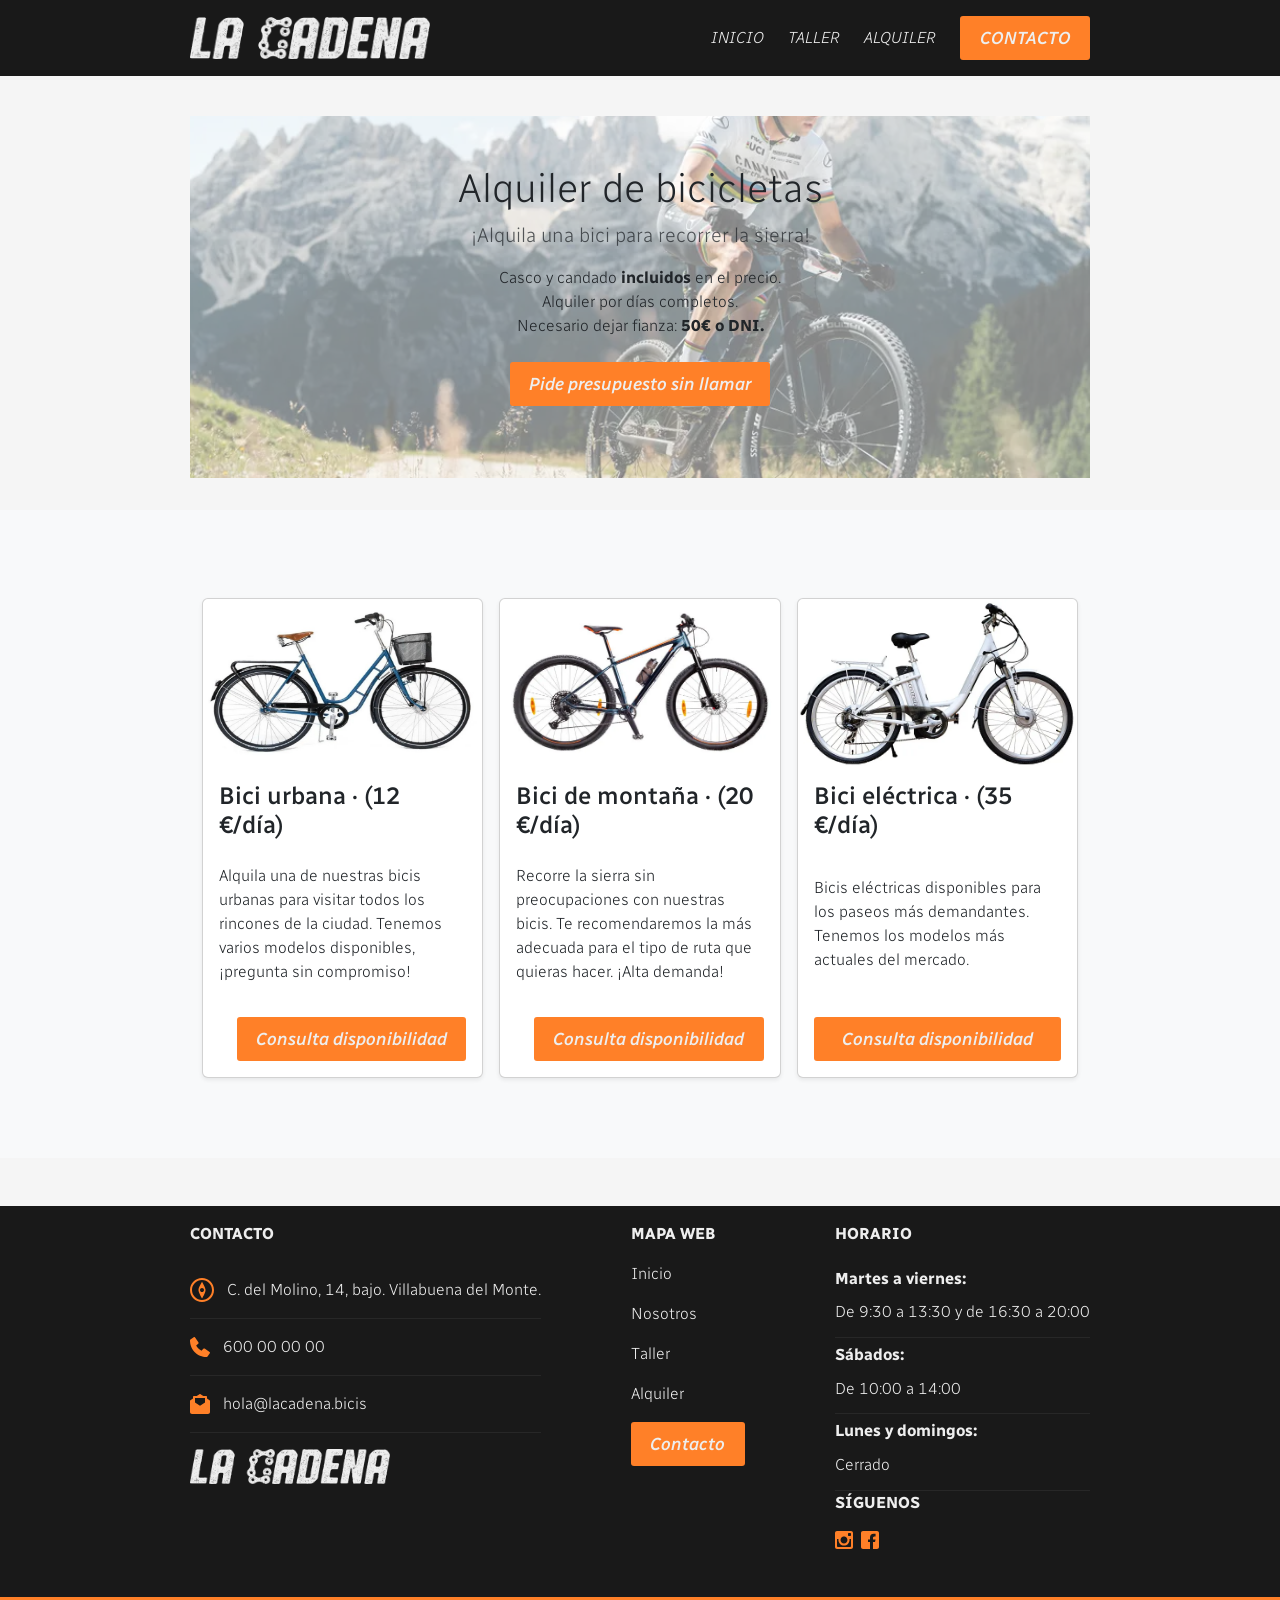
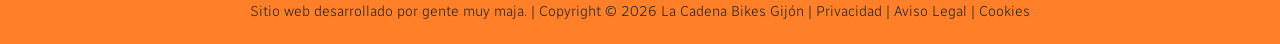
==== alquiler.html @ 006d3259 "Merge branch 'main' into carmen" ====
<!DOCTYPE html>
<html lang="es">

<head>
    <meta charset="UTF-8">
    <meta name="viewport" content="width=device-width, initial-scale=1.0">
    <link rel="icon" type="image/svg+xml" href="index-imgs/favicon.svg">
    <title>Alquiler · La cadena bicis</title>
    <link href="https://cdn.jsdelivr.net/npm/bootstrap@5.3.8/dist/css/bootstrap.min.css" rel="stylesheet">
    <link rel="stylesheet" href="alquiler.css">
    <link rel="preconnect" href="https://fonts.googleapis.com">
    <link rel="preconnect" href="https://fonts.gstatic.com" crossorigin>
    <link href="https://fonts.googleapis.com/css2?family=Radio+Canada:ital,wght@0,300..700;1,300..700&display=swap"
        rel="stylesheet">
    <link rel="stylesheet" href="css/index.css">
</head>

<body>
    <header>
        <div id="zonaContacto">

        </div>
        <nav id="navegador">
            <div id="textosNav">
                <div id="logoHeader">
                    <img src="index-imgs/header-logo.png" alt="logotipo en blanco" width="240px">
                </div>
                <div id="menuNavegador">
                    <a href="index.html">INICIO</a>
                    <a href="taller.html">TALLER</a>
                    <a href="alquiler.html">ALQUILER</a>
                    <button class="btnContacto">CONTACTO</button>
                </div>
            </div>
        </nav>
    </header>

    <section class="py-4 text-center container">
        <div class="row py-lg-4">
            <div class="col-lg-6 col-md-8 mx-auto">
                <h1 class="fw-light">Alquiler de bicicletas</h1>
                <p class="lead text-muted">¡Alquila una bici para recorrer la sierra!
                </p>
                <ul class="list-unstyled">
                    <li>Casco y candado <span class="bold">incluidos</span> en el precio.</li>
                    <li>Alquiler por días completos.</li>
                    <li>Necesario dejar fianza: <span class="bold">50€ o DNI.</span></li>
                </ul>
                <p>
                    <a href="contacto.html" class="btn btn-primary my-2">Pide presupuesto sin llamar</a>
                </p>
            </div>
        </div>
    </section>


    <div class="album py-5 bg-light">
        <div class="container">

            <div class="row row-cols-1 row-cols-sm-2 row-cols-md-3 g-3">
                <div class="col">
                    <div class="card shadow-sm h-100">
                        <img class="foto-bici" src="imagenes/bici-urbana.webp"
                            alt="Bicicleta urbana disponible para alquilar">

                        <div class="card-body d-flex flex-column justify-content-between">
                            <h4>Bici urbana · (12 €/día)</h4>
                            <p class="card-text">Alquila una de nuestras bicis urbanas para visitar todos los rincones
                                de la ciudad. Tenemos varios modelos disponibles, ¡pregunta sin compromiso!</p>
                            <div class="d-flex justify-content-end align-items-right">
                                <button type="button" class="btn btn-primary"><a href="contacto.html">Consulta
                                    disponibilidad</a></button>
                            </div>
                        </div>
                    </div>
                </div>
                <div class="col">
                    <div class="card shadow-sm h-100">
                        <img class="foto-bici" src="imagenes/bici-montana.webp"
                            alt="Bicicleta de montaña disponible para alquilar">

                        <div class="card-body d-flex flex-column justify-content-between">
                            <h4>Bici de montaña · (20 €/día)</h4>
                            <p class="card-text">Recorre la sierra sin preocupaciones con nuestras bicis. Te
                                recomendaremos la más adecuada
                                para el tipo de ruta que quieras hacer. ¡Alta demanda!
                            </p>
                            <div class="d-flex justify-content-end align-items-center">
                                <div class="btn-group">
                                    <button type="button" class="btn btn-primary"><a href="contacto.html">Consulta
                                    disponibilidad</a></button>
                                </div>
                            </div>
                        </div>
                    </div>
                </div>
                <div class="col">
                    <div class="card shadow-sm h-100">
                        <img class="foto-bici" src="imagenes/bici-electrica.webp"
                            alt="Bicicleta eléctrica disponible para alquilar">

                        <div class="card-body d-flex flex-column justify-content-between">
                            <h4>Bici eléctrica · (35 €/día)</h4>
                            <p class="card-text">Bicis eléctricas disponibles para los paseos más demandantes.
                                Tenemos
                                los modelos más actuales del mercado.</p>
                            <div class="btn-group">
                                <button type="button" class="btn btn-primary"><a href="contacto.html">Consulta
                                    disponibilidad</a></button>
                            </div>
                        </div>
                    </div>
                </div>
            </div>
        </div>
    </div>
    




    <footer>
        <div id="fondoFoot">
            <div id="footerIndex">
                <div id="contactoFoot">
                    <p class="tituloFoot">CONTACTO</p>
                    <div class="datosContacto">
                        <svg width="24" height="24" viewBox="0 0 34 34" fill="none" xmlns="http://www.w3.org/2000/svg">
                            <path
                                d="M17 34C7.62592 34 0 26.3734 0 17C0 7.62662 7.62592 0 17 0C26.3741 0 34 7.62592 34 17C34 26.3741 26.3734 34 17 34ZM17 2.83333C9.1885 2.83333 2.83333 9.1885 2.83333 17C2.83333 24.8115 9.1885 31.1667 17 31.1667C24.8115 31.1667 31.1667 24.8115 31.1667 17C31.1667 9.1885 24.8115 2.83333 17 2.83333ZM17.0319 5.13542C17.0319 5.13542 12.0417 13.6857 12.0417 16.2917V17.7083C12.0417 20.3136 17.0468 29.0417 17.0468 29.0417C17.0468 29.0417 21.9583 20.4949 21.9583 17.8897V16.2874C21.9583 13.6815 17.0319 5.13542 17.0319 5.13542ZM17 19.8333C16.2486 19.8333 15.5279 19.5348 14.9965 19.0035C14.4652 18.4721 14.1667 17.7514 14.1667 17C14.1667 16.2486 14.4652 15.5279 14.9965 14.9965C15.5279 14.4652 16.2486 14.1667 17 14.1667C17.7514 14.1667 18.4721 14.4652 19.0035 14.9965C19.5348 15.5279 19.8333 16.2486 19.8333 17C19.8333 17.7514 19.5348 18.4721 19.0035 19.0035C18.4721 19.5348 17.7514 19.8333 17 19.8333Z" />
                        </svg>
                        <p>C. del Molino, 14, bajo. Villabuena del Monte.</p>
                    </div>
                    <div class="datosContacto">
                        <svg width="20" height="20" viewBox="0 0 30 30" fill="none" xmlns="http://www.w3.org/2000/svg">
                            <path
                                d="M24.6079 30H25.1625C25.6272 29.985 26.0618 29.7451 26.3317 29.3553L29.7343 24.4524C29.9591 24.1225 30.049 23.7177 29.9741 23.3129C29.9373 23.1155 29.8614 22.9276 29.7506 22.7602C29.6399 22.5928 29.4967 22.4493 29.3295 22.3383L21.9697 17.4354C21.3552 17.0306 20.5308 17.1205 20.0361 17.6603L17.2181 20.704C16.0789 20.0293 14.1752 18.8148 12.6763 17.3155C11.1774 15.8161 9.96321 13.9119 9.28868 12.7874L12.3315 9.96861C12.8712 9.47382 12.9761 8.64918 12.5564 8.03444L7.65484 0.672606C7.43 0.342748 7.08524 0.102851 6.69551 0.0278829C6.2908 -0.0470849 5.88609 0.027883 5.55632 0.26778L0.654777 3.65632C0.265052 3.92621 0.025221 4.36102 0.0102316 4.82582C-0.0347367 5.89036 -0.229599 15.3813 7.19017 22.7881C13.8754 29.4752 22.2395 29.985 24.6079 29.985V30Z" />
                        </svg>
                        <p>600 00 00 00</p>
                    </div>
                    <div class="datosContacto">
                        <svg width="20" height="20" viewBox="0 0 30 30" fill="none" xmlns="http://www.w3.org/2000/svg">
                            <path
                                d="M29.34 9.23943L25.515 6.68752V4.49587C25.515 3.67025 24.84 2.99475 24.015 2.99475H19.965L15.84 0.247686C15.33 -0.0825619 14.685 -0.0825619 14.175 0.247686L10.05 2.99475H6C5.175 2.99475 4.5 3.67025 4.5 4.49587V6.68752L0.675 9.23943C0.255 9.52464 0 9.98999 0 10.4854V26.9977C0 28.649 1.35 30 3 30H27C28.65 30 30 28.649 30 26.9977V10.4854C30 9.98999 29.745 9.50963 29.325 9.23943H29.34ZM7.515 5.98199H22.515V12.677L15.015 17.6758L7.515 12.677V5.98199Z" />
                        </svg>
                        <p>hola@lacadena.bicis</p>
                    </div>
                    <img src="index-imgs/header-logo.png" alt="logotipo en blanco" width="200px">
                </div>
                <div id="mapaFoot">
                    <p class="tituloFoot">MAPA WEB</p>
                    <p class="textoMapa">Inicio</p>
                    <p class="textoMapa">Nosotros</p>
                    <p class="textoMapa">Taller</p>
                    <p class="textoMapa">Alquiler</p>
                    <button class="btnContacto">Contacto</button>
                </div>
                <div id="siguenosFoot">
                    <p class="tituloFoot">HORARIO</p>
                    <div class="datosHorario">
                        <p class="dias">Martes a viernes:</p>
                        <p class="horas">De 9:30 a 13:30 y de 16:30 a 20:00</p>
                    </div>
                    <div class="datosHorario">
                        <p class="dias">Sábados:</p>
                        <p class="horas">De 10:00 a 14:00</p>
                    </div>
                    <div class="datosHorario">
                        <p class="dias">Lunes y domingos:</p>
                        <p class="horas">Cerrado</p>
                    </div>
                    <p class="tituloFoot">SÍGUENOS</p>
                    <div id="logosRRSS">
                        <svg width="18" height="18" viewBox="0 0 18 18" fill="none" xmlns="http://www.w3.org/2000/svg">
                            <path
                                d="M16 0H2C0.9 0 0 0.9 0 2V16C0 17.101 0.9 18 2 18H16C17.1 18 18 17.101 18 16V2C18 0.9 17.1 0 16 0ZM8.984 14.523C10.4528 14.5225 11.8612 13.9387 12.8997 12.9C13.9382 11.8613 14.5217 10.4528 14.522 8.984C14.522 8.646 14.479 8.32 14.419 8H16V15.216C16 15.3069 15.9821 15.3968 15.9472 15.4807C15.9123 15.5647 15.8612 15.6409 15.7968 15.705C15.7325 15.7691 15.656 15.8198 15.572 15.8543C15.4879 15.8888 15.3979 15.9064 15.307 15.906H2.693C2.60214 15.9064 2.51209 15.8888 2.42803 15.8543C2.34397 15.8198 2.26755 15.7691 2.20316 15.705C2.13877 15.6409 2.08767 15.5647 2.05281 15.4807C2.01795 15.3968 2 15.3069 2 15.216V8H3.549C3.488 8.32 3.445 8.646 3.445 8.984C3.44527 10.453 4.02892 11.8617 5.06763 12.9004C6.10633 13.9391 7.51505 14.5227 8.984 14.523ZM5.523 8.984C5.523 8.5295 5.61252 8.07944 5.78645 7.65953C5.96038 7.23962 6.21532 6.85809 6.5367 6.5367C6.85809 6.21532 7.23962 5.96038 7.65953 5.78645C8.07944 5.61252 8.5295 5.523 8.984 5.523C9.43851 5.523 9.88856 5.61252 10.3085 5.78645C10.7284 5.96038 11.1099 6.21532 11.4313 6.5367C11.7527 6.85809 12.0076 7.23962 12.1815 7.65953C12.3555 8.07944 12.445 8.5295 12.445 8.984C12.445 9.90191 12.0804 10.7822 11.4313 11.4313C10.7822 12.0804 9.90191 12.445 8.984 12.445C8.06609 12.445 7.18577 12.0804 6.5367 11.4313C5.88764 10.7822 5.523 9.90191 5.523 8.984ZM15.307 5H13.692C13.5086 4.99947 13.3329 4.9264 13.2033 4.79673C13.0736 4.66707 13.0005 4.49137 13 4.308V2.691C13 2.309 13.31 2 13.691 2H15.306C15.69 2 16 2.309 16 2.691V4.307C16 4.688 15.69 5 15.307 5Z" />
                        </svg>
                        <svg width="18" height="18" viewBox="0 0 18 18" fill="none" xmlns="http://www.w3.org/2000/svg">
                            <path
                                d="M16 0H2C0.9 0 0 0.9 0 2V16C0 17.101 0.9 18 2 18H9V11H7V8.525H9V6.475C9 4.311 10.212 2.791 12.766 2.791L14.569 2.793V5.398H13.372C12.378 5.398 12 6.144 12 6.836V8.526H14.568L14 11H12V18H16C17.1 18 18 17.101 18 16V2C18 0.9 17.1 0 16 0Z" />
                        </svg>
                    </div>
                </div>
            </div>
        </div>
        <div id="fondoCopy">
            <div id="copy">
                <p>Sitio web desarrollado por gente muy maja. | Copyright © 2026 La Cadena Bikes Gijón | Privacidad |
                    Aviso Legal | Cookies</p>
            </div>
        </div>
    </footer>

</body>

</html>
---- alquiler.css ----
body {
    font-family: "Radio Canada", sans-serif;
    font-optical-sizing: auto;
    font-weight: 300;
    font-variation-settings:
        "wdth" 100;
    margin: 0;
    background-color: var(--gris-claro);
}

:root {
    --color-principal: rgb(255, 128, 40);
    --gris-claro: rgb(238, 238, 238);
    --gris-medio: rgb(98, 98, 98);
    --gris-oscuro: rgb(25, 25, 25);
    --azul-apoyo: rgb(32, 222, 255);
}

.card-body {
    flex-grow: 1;
    align-content: baseline;
}

.bold {
    font-weight: bold;
}

section.container {
    background-image: url(imagenes/montana.webp);
    background-size: cover;
    background-position: center;
    background-color: rgba(255, 255, 255, 0.5);
    background-blend-mode: lighten;
}

.card:hover {
    transform: scale(1.05);
    transition: 0.3s;
}

.foto-bici {
    border-radius: 10px;
    height: 35%;
}

.btn-primary {
    background-color: var(--color-principal);
    padding: 0.5em 1.1em;
    border: none;
    border-radius: 3px;
    font-style: italic;
    color: var(--gris-claro);
    font-weight: 500;
    font-size: 1.1em;
}

.btn:hover {
    transform: scale(1.05);
    transition: 0.3s;
    background-color: var(--gris-medio);
}
---- css/index.css ----
body {
    font-family: "Radio Canada", sans-serif;
    font-optical-sizing: auto;
    font-weight: 300;
    font-variation-settings:
        "wdth" 100;
    margin: 0;
    background-color: var(--blanco-roto);
}

:root {
    --color-principal: rgb(255, 128, 40);
    --blanco-roto: rgb(245, 245, 245);
    --gris-claro: rgb(238, 238, 238);
    --gris-medio: rgb(98, 98, 98);
    --gris-oscuro: rgb(25, 25, 25);
    --azul-apoyo: rgb(32, 222, 255);
}

.container {
    max-width: 900px;
    margin-left: auto;
    margin-right: auto;
    margin-top: 2.5em;
    margin-bottom: 2em;
}

@media screen and (max-width:800px) {
    #textosNav {
        flex-direction: column;
    }

    #menuNavegador {
        margin-top: 1em;
        flex-wrap: wrap;
        justify-content: center;
    }

    .container {
        margin: 0 3em;
    }

    #quienesSomos {
        flex-direction: column;
        margin-top: 1em;
    }

    #footerIndex {
        flex-direction: column;
        padding: 3em;
        gap: 1.8em;
    }

    #imagenesMenu {
        flex-direction: column;
    }

    #imagenAlquiler {
        position: relative;
        width: 250px;
        height: 166.8px;
    }
}

/*ESTILOS HEADER*/

header {
    margin: 0;
}

#navegador {
    background-color: var(--gris-oscuro);
    padding: 1em;
}

#textosNav {
    max-width: 900px;
    margin-left: auto;
    margin-right: auto;
    display: flex;
    flex-wrap: wrap;
    justify-content: space-between;
    align-items: center;
    font-style: italic;
    font-size: 1em;
}

#menuNavegador {
    display: flex;
    justify-content: space-between;
    align-items: center;
    gap: 1.5em;
}

a {
    text-decoration: none;
    color: var(--gris-claro)
}

.btnContacto {
    background-color: var(--color-principal);
    padding: 0.5em 1.1em;
    border: none;
    border-radius: 3px;
    font-style: italic;
    color: var(--gris-claro);
    font-weight: 500;
    font-size: 1.1em;
}

.btnContacto:hover {
    cursor: pointer;
}

#imagenHeader {
    overflow: hidden;
}

#imagenHeader img {
    width: 100%;
    height: 100%;
    object-fit: cover;
    object-position: center;
}



/*ESTILOS BODY*/

h2 {
    color: var(--color-principal);
    text-transform: uppercase;
    margin: 0.5em 0;
}

#quienesSomos {
    display: flex;
    flex-wrap: wrap;
    gap: 1em;
    align-items: center;
    margin-bottom: 2em;
}

#textoQuienesSomos {
    flex-basis: 60%;
}

#imagenesMenu {
    display: flex;
    gap: 1em;
    margin-top: 2em;
}

#imagenTaller,
#imagenAlquiler {
    position: relative;
    width: 450px;
    height: 266.8px;
}

#imagenTaller img,
#imagenAlquiler img {
    position: absolute;
    width: 100%;
    height: 100%;
    object-fit: cover;
    transition: opacity 0.3s ease-in-out;
}

#imagenTaller:hover .imagenNormal {
    opacity: 0;
    cursor: pointer;
}

#imagenAlquiler:hover .imagenNormal {
    opacity: 0;
    cursor: pointer;
}

/*ESTILOS FOOTER*/

#fondoFoot {
    margin-top: 3em;
    background-color: var(--gris-oscuro);
    color: var(--gris-claro);
}

#footerIndex {
    max-width: 900px;
    margin-left: auto;
    margin-right: auto;
    display: flex;
    flex-wrap: wrap;
    justify-content: space-between;
    padding-top: 1em;
    padding-bottom: 3em;
}

path {
    fill: var(--color-principal);
}

#contactoFoot {
    display: flex;
    flex-direction: column;
    gap: 1em;
}

.datosContacto {
    display: flex;
    align-items: center;
    border-bottom: 1px solid color-mix(in srgb, var(--gris-medio) 20%, transparent);
    padding-bottom: 1em;
}

.datosContacto svg {
    margin-right: 0.8em
}

.datosContacto p {
    margin: 0;
}

.tituloFoot {
    font-weight: bold;
}

#fondoCopy {
    background-color: var(--color-principal);
    padding: 0.3em;
}

#copy {
    text-align: center;
    font-size: 0.9em;
}

#logosRRSS {
    display: flex;
    gap: 0.5em;
}

#logosRRSS:hover {
    cursor: pointer;
}

.datosHorario {
    display: flex;
    flex-direction: column;
    border-bottom: 1px solid color-mix(in srgb, var(--gris-medio) 20%, transparent);
    padding-bottom: 0.5em;
}

.datosHorario p {
    margin: 0.3em 0;
}

.dias {
    font-weight: bold;
}

.horas p {
    margin-bottom: 3em;
}

#imagenFooter {
    display: block;
    justify-self: end;
}
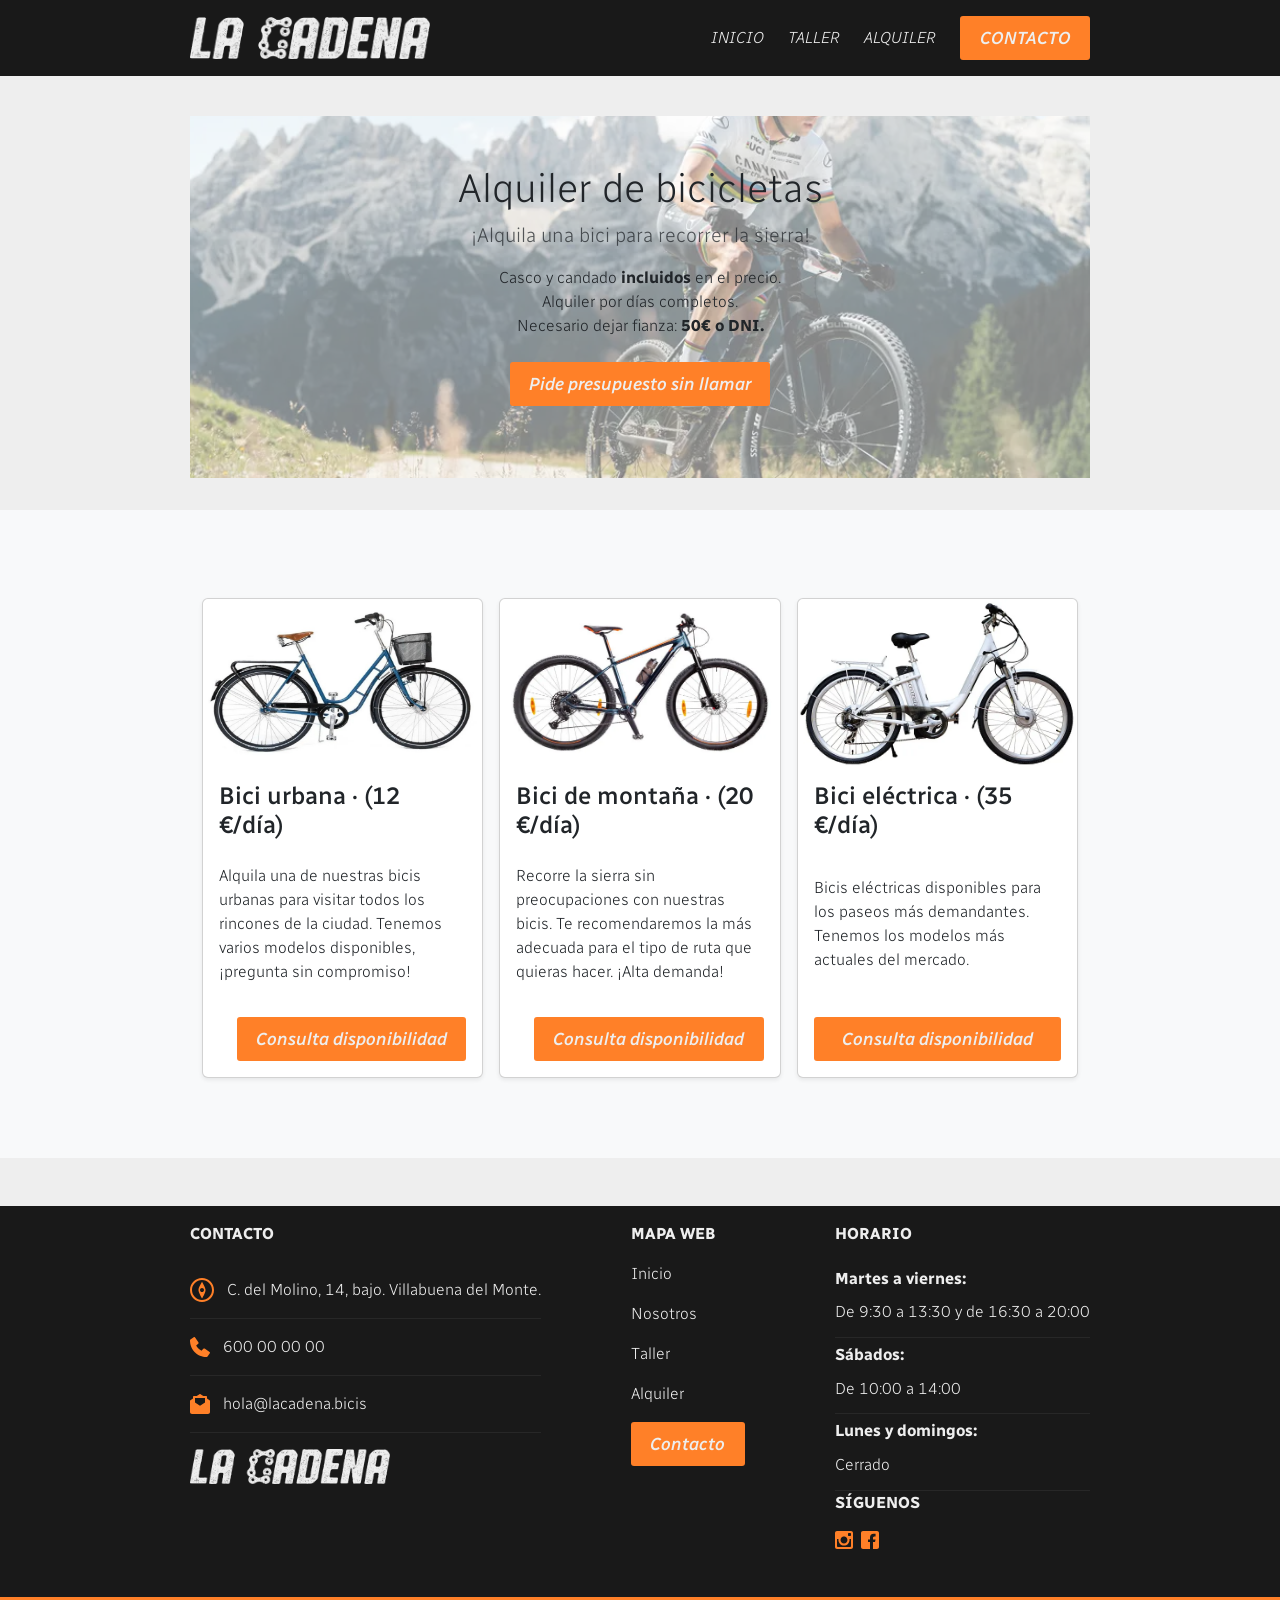
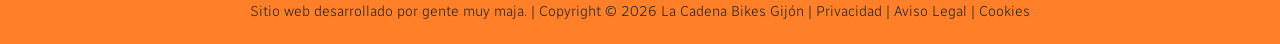
==== commit 7bae4152: "HOLI <3" ====
--- a/alquiler.html
+++ b/alquiler.html
@@ -1,195 +1,263 @@
-<!DOCTYPE html>
+<!doctype html>
 <html lang="es">
-
-<head>
-    <meta charset="UTF-8">
-    <meta name="viewport" content="width=device-width, initial-scale=1.0">
-    <link rel="icon" type="image/svg+xml" href="index-imgs/favicon.svg">
-    <title>Alquiler · La cadena bicis</title>
-    <link href="https://cdn.jsdelivr.net/npm/bootstrap@5.3.8/dist/css/bootstrap.min.css" rel="stylesheet">
-    <link rel="stylesheet" href="alquiler.css">
-    <link rel="preconnect" href="https://fonts.googleapis.com">
-    <link rel="preconnect" href="https://fonts.gstatic.com" crossorigin>
-    <link href="https://fonts.googleapis.com/css2?family=Radio+Canada:ital,wght@0,300..700;1,300..700&display=swap"
-        rel="stylesheet">
-    <link rel="stylesheet" href="css/index.css">
-</head>
-
-<body>
-    <header>
-        <div id="zonaContacto">
-
-        </div>
-        <nav id="navegador">
-            <div id="textosNav">
-                <div id="logoHeader">
-                    <img src="index-imgs/header-logo.png" alt="logotipo en blanco" width="240px">
-                </div>
-                <div id="menuNavegador">
-                    <a href="index.html">INICIO</a>
-                    <a href="taller.html">TALLER</a>
-                    <a href="alquiler.html">ALQUILER</a>
-                    <button class="btnContacto">CONTACTO</button>
-                </div>
-            </div>
-        </nav>
-    </header>
-
-    <section class="py-4 text-center container">
-        <div class="row py-lg-4">
-            <div class="col-lg-6 col-md-8 mx-auto">
-                <h1 class="fw-light">Alquiler de bicicletas</h1>
-                <p class="lead text-muted">¡Alquila una bici para recorrer la sierra!
-                </p>
-                <ul class="list-unstyled">
-                    <li>Casco y candado <span class="bold">incluidos</span> en el precio.</li>
-                    <li>Alquiler por días completos.</li>
-                    <li>Necesario dejar fianza: <span class="bold">50€ o DNI.</span></li>
-                </ul>
-                <p>
-                    <a href="contacto.html" class="btn btn-primary my-2">Pide presupuesto sin llamar</a>
-                </p>
-            </div>
-        </div>
-    </section>
-
-
-    <div class="album py-5 bg-light">
-        <div class="container">
-
-            <div class="row row-cols-1 row-cols-sm-2 row-cols-md-3 g-3">
-                <div class="col">
-                    <div class="card shadow-sm h-100">
-                        <img class="foto-bici" src="imagenes/bici-urbana.webp"
-                            alt="Bicicleta urbana disponible para alquilar">
-
-                        <div class="card-body d-flex flex-column justify-content-between">
-                            <h4>Bici urbana · (12 €/día)</h4>
-                            <p class="card-text">Alquila una de nuestras bicis urbanas para visitar todos los rincones
-                                de la ciudad. Tenemos varios modelos disponibles, ¡pregunta sin compromiso!</p>
-                            <div class="d-flex justify-content-end align-items-right">
-                                <button type="button" class="btn btn-primary"><a href="contacto.html">Consulta
-                                    disponibilidad</a></button>
-                            </div>
-                        </div>
-                    </div>
-                </div>
-                <div class="col">
-                    <div class="card shadow-sm h-100">
-                        <img class="foto-bici" src="imagenes/bici-montana.webp"
-                            alt="Bicicleta de montaña disponible para alquilar">
-
-                        <div class="card-body d-flex flex-column justify-content-between">
-                            <h4>Bici de montaña · (20 €/día)</h4>
-                            <p class="card-text">Recorre la sierra sin preocupaciones con nuestras bicis. Te
-                                recomendaremos la más adecuada
-                                para el tipo de ruta que quieras hacer. ¡Alta demanda!
-                            </p>
-                            <div class="d-flex justify-content-end align-items-center">
-                                <div class="btn-group">
-                                    <button type="button" class="btn btn-primary"><a href="contacto.html">Consulta
-                                    disponibilidad</a></button>
-                                </div>
-                            </div>
-                        </div>
-                    </div>
-                </div>
-                <div class="col">
-                    <div class="card shadow-sm h-100">
-                        <img class="foto-bici" src="imagenes/bici-electrica.webp"
-                            alt="Bicicleta eléctrica disponible para alquilar">
-
-                        <div class="card-body d-flex flex-column justify-content-between">
-                            <h4>Bici eléctrica · (35 €/día)</h4>
-                            <p class="card-text">Bicis eléctricas disponibles para los paseos más demandantes.
-                                Tenemos
-                                los modelos más actuales del mercado.</p>
-                            <div class="btn-group">
-                                <button type="button" class="btn btn-primary"><a href="contacto.html">Consulta
-                                    disponibilidad</a></button>
-                            </div>
-                        </div>
-                    </div>
-                </div>
-            </div>
+	<head>
+		<meta charset="UTF-8" />
+		<meta name="viewport" content="width=device-width, initial-scale=1.0" />
+		<title>Alquiler · La cadena bicis</title>
+		<link
+			href="https://cdn.jsdelivr.net/npm/bootstrap@5.3.8/dist/css/bootstrap.min.css"
+			rel="stylesheet"
+		/>
+		<link rel="stylesheet" href="css/alquiler.css" />
+		<link rel="preconnect" href="https://fonts.googleapis.com" />
+		<link rel="preconnect" href="https://fonts.gstatic.com" crossorigin />
+		<link
+			href="https://fonts.googleapis.com/css2?family=Radio+Canada:ital,wght@0,300..700;1,300..700&display=swap"
+			rel="stylesheet"
+		/>
+		<link rel="stylesheet" href="css/index.css">
+		<link rel="stylesheet" href="css/alquiler.css">
+	</head>
+
+	<body>
+		<header>
+			<div id="zonaContacto"></div>
+			<nav id="navegador">
+				<div id="textosNav">
+					<div id="logoHeader">
+						<img
+							src="index-imgs/header-logo.png"
+							alt="logotipo en blanco"
+							width="240px"
+						/>
+					</div>
+					<div id="menuNavegador">
+						<a href="index.html">INICIO</a>
+						<a href="taller.html">TALLER</a>
+						<a href="alquiler.html">ALQUILER</a>
+						<button class="btnContacto">CONTACTO</button>
+					</div>
+				</div>
+			</nav>
+		</header>
+
+		<section class="py-4 text-center container">
+			<div class="row py-lg-4">
+				<div class="col-lg-6 col-md-8 mx-auto">
+					<h1 class="fw-light">Alquiler de bicicletas</h1>
+					<p class="lead text-muted">
+						¡Alquila una bici para recorrer la sierra!
+					</p>
+					<ul class="list-unstyled">
+						<li>
+							Casco y candado <span class="bold">incluidos</span> en el precio.
+						</li>
+						<li>Alquiler por días completos.</li>
+						<li>
+							Necesario dejar fianza: <span class="bold">50€ o DNI.</span>
+						</li>
+					</ul>
+					<p>
+						<a href="contacto.html" class="btn btn-primary my-2"
+							>Pide presupuesto sin llamar</a
+						>
+					</p>
+				</div>
+			</div>
+		</section>
+
+		<div class="album py-5 bg-light">
+			<div class="container">
+				<div class="row row-cols-1 row-cols-sm-2 row-cols-md-3 g-3">
+					<div class="col">
+						<div class="card shadow-sm h-100">
+							<img
+								class="foto-bici"
+								src="imagenes/bici-urbana.webp"
+								alt="Bicicleta urbana disponible para alquilar"
+							/>
+
+							<div class="card-body d-flex flex-column justify-content-between">
+								<h4>Bici urbana · (12 €/día)</h4>
+								<p class="card-text">
+									Alquila una de nuestras bicis urbanas para visitar todos los
+									rincones de la ciudad. Tenemos varios modelos disponibles,
+									¡pregunta sin compromiso!
+								</p>
+								<div class="d-flex justify-content-end align-items-right">
+									<button type="button" class="btn btn-primary">
+										<a href="contacto.html">Consulta disponibilidad</a>
+									</button>
+								</div>
+							</div>
+						</div>
+					</div>
+					<div class="col">
+						<div class="card shadow-sm h-100">
+							<img
+								class="foto-bici"
+								src="imagenes/bici-montana.webp"
+								alt="Bicicleta de montaña disponible para alquilar"
+							/>
+
+							<div class="card-body d-flex flex-column justify-content-between">
+								<h4>Bici de montaña · (20 €/día)</h4>
+								<p class="card-text">
+									Recorre la sierra sin preocupaciones con nuestras bicis. Te
+									recomendaremos la más adecuada para el tipo de ruta que
+									quieras hacer. ¡Alta demanda!
+								</p>
+								<div class="d-flex justify-content-end align-items-center">
+									<div class="btn-group">
+										<button type="button" class="btn btn-primary">
+											<a href="contacto.html">Consulta disponibilidad</a>
+										</button>
+									</div>
+								</div>
+							</div>
+						</div>
+					</div>
+					<div class="col">
+						<div class="card shadow-sm h-100">
+							<img
+								class="foto-bici"
+								src="imagenes/bici-electrica.webp"
+								alt="Bicicleta eléctrica disponible para alquilar"
+							/>
+
+							<div class="card-body d-flex flex-column justify-content-between">
+								<h4>Bici eléctrica · (35 €/día)</h4>
+								<p class="card-text">
+									Bicis eléctricas disponibles para los paseos más demandantes.
+									Tenemos los modelos más actuales del mercado.
+								</p>
+								<div class="btn-group">
+									<button type="button" class="btn btn-primary">
+										<a href="contacto.html">Consulta disponibilidad</a>
+									</button>
+								</div>
+							</div>
+						</div>
+					</div>
+				</div>
+			</div>
+		</div>
         </div>
     </div>
-    
-
-
-
-
     <footer>
-        <div id="fondoFoot">
-            <div id="footerIndex">
-                <div id="contactoFoot">
-                    <p class="tituloFoot">CONTACTO</p>
-                    <div class="datosContacto">
-                        <svg width="24" height="24" viewBox="0 0 34 34" fill="none" xmlns="http://www.w3.org/2000/svg">
-                            <path
-                                d="M17 34C7.62592 34 0 26.3734 0 17C0 7.62662 7.62592 0 17 0C26.3741 0 34 7.62592 34 17C34 26.3741 26.3734 34 17 34ZM17 2.83333C9.1885 2.83333 2.83333 9.1885 2.83333 17C2.83333 24.8115 9.1885 31.1667 17 31.1667C24.8115 31.1667 31.1667 24.8115 31.1667 17C31.1667 9.1885 24.8115 2.83333 17 2.83333ZM17.0319 5.13542C17.0319 5.13542 12.0417 13.6857 12.0417 16.2917V17.7083C12.0417 20.3136 17.0468 29.0417 17.0468 29.0417C17.0468 29.0417 21.9583 20.4949 21.9583 17.8897V16.2874C21.9583 13.6815 17.0319 5.13542 17.0319 5.13542ZM17 19.8333C16.2486 19.8333 15.5279 19.5348 14.9965 19.0035C14.4652 18.4721 14.1667 17.7514 14.1667 17C14.1667 16.2486 14.4652 15.5279 14.9965 14.9965C15.5279 14.4652 16.2486 14.1667 17 14.1667C17.7514 14.1667 18.4721 14.4652 19.0035 14.9965C19.5348 15.5279 19.8333 16.2486 19.8333 17C19.8333 17.7514 19.5348 18.4721 19.0035 19.0035C18.4721 19.5348 17.7514 19.8333 17 19.8333Z" />
-                        </svg>
-                        <p>C. del Molino, 14, bajo. Villabuena del Monte.</p>
-                    </div>
-                    <div class="datosContacto">
-                        <svg width="20" height="20" viewBox="0 0 30 30" fill="none" xmlns="http://www.w3.org/2000/svg">
-                            <path
-                                d="M24.6079 30H25.1625C25.6272 29.985 26.0618 29.7451 26.3317 29.3553L29.7343 24.4524C29.9591 24.1225 30.049 23.7177 29.9741 23.3129C29.9373 23.1155 29.8614 22.9276 29.7506 22.7602C29.6399 22.5928 29.4967 22.4493 29.3295 22.3383L21.9697 17.4354C21.3552 17.0306 20.5308 17.1205 20.0361 17.6603L17.2181 20.704C16.0789 20.0293 14.1752 18.8148 12.6763 17.3155C11.1774 15.8161 9.96321 13.9119 9.28868 12.7874L12.3315 9.96861C12.8712 9.47382 12.9761 8.64918 12.5564 8.03444L7.65484 0.672606C7.43 0.342748 7.08524 0.102851 6.69551 0.0278829C6.2908 -0.0470849 5.88609 0.027883 5.55632 0.26778L0.654777 3.65632C0.265052 3.92621 0.025221 4.36102 0.0102316 4.82582C-0.0347367 5.89036 -0.229599 15.3813 7.19017 22.7881C13.8754 29.4752 22.2395 29.985 24.6079 29.985V30Z" />
-                        </svg>
-                        <p>600 00 00 00</p>
-                    </div>
-                    <div class="datosContacto">
-                        <svg width="20" height="20" viewBox="0 0 30 30" fill="none" xmlns="http://www.w3.org/2000/svg">
-                            <path
-                                d="M29.34 9.23943L25.515 6.68752V4.49587C25.515 3.67025 24.84 2.99475 24.015 2.99475H19.965L15.84 0.247686C15.33 -0.0825619 14.685 -0.0825619 14.175 0.247686L10.05 2.99475H6C5.175 2.99475 4.5 3.67025 4.5 4.49587V6.68752L0.675 9.23943C0.255 9.52464 0 9.98999 0 10.4854V26.9977C0 28.649 1.35 30 3 30H27C28.65 30 30 28.649 30 26.9977V10.4854C30 9.98999 29.745 9.50963 29.325 9.23943H29.34ZM7.515 5.98199H22.515V12.677L15.015 17.6758L7.515 12.677V5.98199Z" />
-                        </svg>
-                        <p>hola@lacadena.bicis</p>
-                    </div>
-                    <img src="index-imgs/header-logo.png" alt="logotipo en blanco" width="200px">
-                </div>
-                <div id="mapaFoot">
-                    <p class="tituloFoot">MAPA WEB</p>
-                    <p class="textoMapa">Inicio</p>
-                    <p class="textoMapa">Nosotros</p>
-                    <p class="textoMapa">Taller</p>
-                    <p class="textoMapa">Alquiler</p>
-                    <button class="btnContacto">Contacto</button>
-                </div>
-                <div id="siguenosFoot">
-                    <p class="tituloFoot">HORARIO</p>
-                    <div class="datosHorario">
-                        <p class="dias">Martes a viernes:</p>
-                        <p class="horas">De 9:30 a 13:30 y de 16:30 a 20:00</p>
-                    </div>
-                    <div class="datosHorario">
-                        <p class="dias">Sábados:</p>
-                        <p class="horas">De 10:00 a 14:00</p>
-                    </div>
-                    <div class="datosHorario">
-                        <p class="dias">Lunes y domingos:</p>
-                        <p class="horas">Cerrado</p>
-                    </div>
-                    <p class="tituloFoot">SÍGUENOS</p>
-                    <div id="logosRRSS">
-                        <svg width="18" height="18" viewBox="0 0 18 18" fill="none" xmlns="http://www.w3.org/2000/svg">
-                            <path
-                                d="M16 0H2C0.9 0 0 0.9 0 2V16C0 17.101 0.9 18 2 18H16C17.1 18 18 17.101 18 16V2C18 0.9 17.1 0 16 0ZM8.984 14.523C10.4528 14.5225 11.8612 13.9387 12.8997 12.9C13.9382 11.8613 14.5217 10.4528 14.522 8.984C14.522 8.646 14.479 8.32 14.419 8H16V15.216C16 15.3069 15.9821 15.3968 15.9472 15.4807C15.9123 15.5647 15.8612 15.6409 15.7968 15.705C15.7325 15.7691 15.656 15.8198 15.572 15.8543C15.4879 15.8888 15.3979 15.9064 15.307 15.906H2.693C2.60214 15.9064 2.51209 15.8888 2.42803 15.8543C2.34397 15.8198 2.26755 15.7691 2.20316 15.705C2.13877 15.6409 2.08767 15.5647 2.05281 15.4807C2.01795 15.3968 2 15.3069 2 15.216V8H3.549C3.488 8.32 3.445 8.646 3.445 8.984C3.44527 10.453 4.02892 11.8617 5.06763 12.9004C6.10633 13.9391 7.51505 14.5227 8.984 14.523ZM5.523 8.984C5.523 8.5295 5.61252 8.07944 5.78645 7.65953C5.96038 7.23962 6.21532 6.85809 6.5367 6.5367C6.85809 6.21532 7.23962 5.96038 7.65953 5.78645C8.07944 5.61252 8.5295 5.523 8.984 5.523C9.43851 5.523 9.88856 5.61252 10.3085 5.78645C10.7284 5.96038 11.1099 6.21532 11.4313 6.5367C11.7527 6.85809 12.0076 7.23962 12.1815 7.65953C12.3555 8.07944 12.445 8.5295 12.445 8.984C12.445 9.90191 12.0804 10.7822 11.4313 11.4313C10.7822 12.0804 9.90191 12.445 8.984 12.445C8.06609 12.445 7.18577 12.0804 6.5367 11.4313C5.88764 10.7822 5.523 9.90191 5.523 8.984ZM15.307 5H13.692C13.5086 4.99947 13.3329 4.9264 13.2033 4.79673C13.0736 4.66707 13.0005 4.49137 13 4.308V2.691C13 2.309 13.31 2 13.691 2H15.306C15.69 2 16 2.309 16 2.691V4.307C16 4.688 15.69 5 15.307 5Z" />
-                        </svg>
-                        <svg width="18" height="18" viewBox="0 0 18 18" fill="none" xmlns="http://www.w3.org/2000/svg">
-                            <path
-                                d="M16 0H2C0.9 0 0 0.9 0 2V16C0 17.101 0.9 18 2 18H9V11H7V8.525H9V6.475C9 4.311 10.212 2.791 12.766 2.791L14.569 2.793V5.398H13.372C12.378 5.398 12 6.144 12 6.836V8.526H14.568L14 11H12V18H16C17.1 18 18 17.101 18 16V2C18 0.9 17.1 0 16 0Z" />
-                        </svg>
-                    </div>
-                </div>
-            </div>
-        </div>
-        <div id="fondoCopy">
-            <div id="copy">
-                <p>Sitio web desarrollado por gente muy maja. | Copyright © 2026 La Cadena Bikes Gijón | Privacidad |
-                    Aviso Legal | Cookies</p>
-            </div>
-        </div>
-    </footer>
+			<div id="fondoFoot">
+				<div id="footerIndex">
+					<div id="contactoFoot">
+						<p class="tituloFoot">CONTACTO</p>
+						<div class="datosContacto">
+							<svg
+								width="24"
+								height="24"
+								viewBox="0 0 34 34"
+								fill="none"
+								xmlns="http://www.w3.org/2000/svg"
+							>
+								<path
+									d="M17 34C7.62592 34 0 26.3734 0 17C0 7.62662 7.62592 0 17 0C26.3741 0 34 7.62592 34 17C34 26.3741 26.3734 34 17 34ZM17 2.83333C9.1885 2.83333 2.83333 9.1885 2.83333 17C2.83333 24.8115 9.1885 31.1667 17 31.1667C24.8115 31.1667 31.1667 24.8115 31.1667 17C31.1667 9.1885 24.8115 2.83333 17 2.83333ZM17.0319 5.13542C17.0319 5.13542 12.0417 13.6857 12.0417 16.2917V17.7083C12.0417 20.3136 17.0468 29.0417 17.0468 29.0417C17.0468 29.0417 21.9583 20.4949 21.9583 17.8897V16.2874C21.9583 13.6815 17.0319 5.13542 17.0319 5.13542ZM17 19.8333C16.2486 19.8333 15.5279 19.5348 14.9965 19.0035C14.4652 18.4721 14.1667 17.7514 14.1667 17C14.1667 16.2486 14.4652 15.5279 14.9965 14.9965C15.5279 14.4652 16.2486 14.1667 17 14.1667C17.7514 14.1667 18.4721 14.4652 19.0035 14.9965C19.5348 15.5279 19.8333 16.2486 19.8333 17C19.8333 17.7514 19.5348 18.4721 19.0035 19.0035C18.4721 19.5348 17.7514 19.8333 17 19.8333Z"
+								/>
+							</svg>
+							<p>C. del Molino, 14, bajo. Villabuena del Monte.</p>
+						</div>
+						<div class="datosContacto">
+							<svg
+								width="20"
+								height="20"
+								viewBox="0 0 30 30"
+								fill="none"
+								xmlns="http://www.w3.org/2000/svg"
+							>
+								<path
+									d="M24.6079 30H25.1625C25.6272 29.985 26.0618 29.7451 26.3317 29.3553L29.7343 24.4524C29.9591 24.1225 30.049 23.7177 29.9741 23.3129C29.9373 23.1155 29.8614 22.9276 29.7506 22.7602C29.6399 22.5928 29.4967 22.4493 29.3295 22.3383L21.9697 17.4354C21.3552 17.0306 20.5308 17.1205 20.0361 17.6603L17.2181 20.704C16.0789 20.0293 14.1752 18.8148 12.6763 17.3155C11.1774 15.8161 9.96321 13.9119 9.28868 12.7874L12.3315 9.96861C12.8712 9.47382 12.9761 8.64918 12.5564 8.03444L7.65484 0.672606C7.43 0.342748 7.08524 0.102851 6.69551 0.0278829C6.2908 -0.0470849 5.88609 0.027883 5.55632 0.26778L0.654777 3.65632C0.265052 3.92621 0.025221 4.36102 0.0102316 4.82582C-0.0347367 5.89036 -0.229599 15.3813 7.19017 22.7881C13.8754 29.4752 22.2395 29.985 24.6079 29.985V30Z"
+								/>
+							</svg>
+							<p>600 00 00 00</p>
+						</div>
+						<div class="datosContacto">
+							<svg
+								width="20"
+								height="20"
+								viewBox="0 0 30 30"
+								fill="none"
+								xmlns="http://www.w3.org/2000/svg"
+							>
+								<path
+									d="M29.34 9.23943L25.515 6.68752V4.49587C25.515 3.67025 24.84 2.99475 24.015 2.99475H19.965L15.84 0.247686C15.33 -0.0825619 14.685 -0.0825619 14.175 0.247686L10.05 2.99475H6C5.175 2.99475 4.5 3.67025 4.5 4.49587V6.68752L0.675 9.23943C0.255 9.52464 0 9.98999 0 10.4854V26.9977C0 28.649 1.35 30 3 30H27C28.65 30 30 28.649 30 26.9977V10.4854C30 9.98999 29.745 9.50963 29.325 9.23943H29.34ZM7.515 5.98199H22.515V12.677L15.015 17.6758L7.515 12.677V5.98199Z"
+								/>
+							</svg>
+							<p>hola@lacadena.bicis</p>
+						</div>
+						<img
+							src="index-imgs/header-logo.png"
+							alt="logotipo en blanco"
+							width="200px"
+						/>
+					</div>
+					<div id="mapaFoot">
+						<p class="tituloFoot">MAPA WEB</p>
+						<p class="textoMapa">Inicio</p>
+						<p class="textoMapa">Nosotros</p>
+						<p class="textoMapa">Taller</p>
+						<p class="textoMapa">Alquiler</p>
+						<button class="btnContacto">
+							<a href="contacto.html">Contacto</a>
+						</button>
+					</div>
+					<div id="siguenosFoot">
+						<p class="tituloFoot">HORARIO</p>
+						<div class="datosHorario">
+							<p class="dias">Martes a viernes:</p>
+							<p class="horas">De 9:30 a 13:30 y de 16:30 a 20:00</p>
+						</div>
+						<div class="datosHorario">
+							<p class="dias">Sábados:</p>
+							<p class="horas">De 10:00 a 14:00</p>
+						</div>
+						<div class="datosHorario">
+							<p class="dias">Lunes y domingos:</p>
+							<p class="horas">Cerrado</p>
+						</div>
+						<p class="tituloFoot">SÍGUENOS</p>
+						<div id="logosRRSS">
+							<svg
+								width="18"
+								height="18"
+								viewBox="0 0 18 18"
+								fill="none"
+								xmlns="http://www.w3.org/2000/svg"
+							>
+								<path
+									d="M16 0H2C0.9 0 0 0.9 0 2V16C0 17.101 0.9 18 2 18H16C17.1 18 18 17.101 18 16V2C18 0.9 17.1 0 16 0ZM8.984 14.523C10.4528 14.5225 11.8612 13.9387 12.8997 12.9C13.9382 11.8613 14.5217 10.4528 14.522 8.984C14.522 8.646 14.479 8.32 14.419 8H16V15.216C16 15.3069 15.9821 15.3968 15.9472 15.4807C15.9123 15.5647 15.8612 15.6409 15.7968 15.705C15.7325 15.7691 15.656 15.8198 15.572 15.8543C15.4879 15.8888 15.3979 15.9064 15.307 15.906H2.693C2.60214 15.9064 2.51209 15.8888 2.42803 15.8543C2.34397 15.8198 2.26755 15.7691 2.20316 15.705C2.13877 15.6409 2.08767 15.5647 2.05281 15.4807C2.01795 15.3968 2 15.3069 2 15.216V8H3.549C3.488 8.32 3.445 8.646 3.445 8.984C3.44527 10.453 4.02892 11.8617 5.06763 12.9004C6.10633 13.9391 7.51505 14.5227 8.984 14.523ZM5.523 8.984C5.523 8.5295 5.61252 8.07944 5.78645 7.65953C5.96038 7.23962 6.21532 6.85809 6.5367 6.5367C6.85809 6.21532 7.23962 5.96038 7.65953 5.78645C8.07944 5.61252 8.5295 5.523 8.984 5.523C9.43851 5.523 9.88856 5.61252 10.3085 5.78645C10.7284 5.96038 11.1099 6.21532 11.4313 6.5367C11.7527 6.85809 12.0076 7.23962 12.1815 7.65953C12.3555 8.07944 12.445 8.5295 12.445 8.984C12.445 9.90191 12.0804 10.7822 11.4313 11.4313C10.7822 12.0804 9.90191 12.445 8.984 12.445C8.06609 12.445 7.18577 12.0804 6.5367 11.4313C5.88764 10.7822 5.523 9.90191 5.523 8.984ZM15.307 5H13.692C13.5086 4.99947 13.3329 4.9264 13.2033 4.79673C13.0736 4.66707 13.0005 4.49137 13 4.308V2.691C13 2.309 13.31 2 13.691 2H15.306C15.69 2 16 2.309 16 2.691V4.307C16 4.688 15.69 5 15.307 5Z"
+								/>
+							</svg>
+							<svg
+								width="18"
+								height="18"
+								viewBox="0 0 18 18"
+								fill="none"
+								xmlns="http://www.w3.org/2000/svg"
+							>
+								<path
+									d="M16 0H2C0.9 0 0 0.9 0 2V16C0 17.101 0.9 18 2 18H9V11H7V8.525H9V6.475C9 4.311 10.212 2.791 12.766 2.791L14.569 2.793V5.398H13.372C12.378 5.398 12 6.144 12 6.836V8.526H14.568L14 11H12V18H16C17.1 18 18 17.101 18 16V2C18 0.9 17.1 0 16 0Z"
+								/>
+							</svg>
+						</div>
+					</div>
+				</div>
+			</div>
+			<div id="fondoCopy">
+				<div id="copy">
+					<p>
+						Sitio web desarrollado por gente muy maja. | Copyright © 2026 La
+						Cadena Bikes Gijón | Privacidad | Aviso Legal | Cookies
+					</p>
+				</div>
+			</div>
+		</footer>
 
 </body>
 
--- a/css/alquiler.css
+++ b/css/alquiler.css
@@ -0,0 +1,61 @@
+body {
+    font-family: "Radio Canada", sans-serif;
+    font-optical-sizing: auto;
+    font-weight: 300;
+    font-variation-settings:
+        "wdth" 100;
+    margin: 0;
+    background-color: var(--gris-claro);
+}
+
+:root {
+    --color-principal: rgb(255, 128, 40);
+    --gris-claro: rgb(238, 238, 238);
+    --gris-medio: rgb(98, 98, 98);
+    --gris-oscuro: rgb(25, 25, 25);
+    --azul-apoyo: rgb(32, 222, 255);
+}
+
+.card-body {
+    flex-grow: 1;
+    align-content: baseline;
+}
+
+.bold {
+    font-weight: bold;
+}
+
+section.container {
+    background-image: url(../imagenes/montana.webp);
+    background-size: cover;
+    background-position: center;
+    background-color: rgba(255, 255, 255, 0.5);
+    background-blend-mode: lighten;
+}
+
+.card:hover {
+    transform: scale(1.05);
+    transition: 0.3s;
+}
+
+.foto-bici {
+    border-radius: 10px;
+    height: 35%;
+}
+
+.btn-primary {
+    background-color: var(--color-principal);
+    padding: 0.5em 1.1em;
+    border: none;
+    border-radius: 3px;
+    font-style: italic;
+    color: var(--gris-claro);
+    font-weight: 500;
+    font-size: 1.1em;
+}
+
+.btn:hover {
+    transform: scale(1.05);
+    transition: 0.3s;
+    background-color: var(--gris-medio);
+}
--- a/css/index.css
+++ b/css/index.css
@@ -178,7 +178,6 @@
 }
 
 /*ESTILOS FOOTER*/
-
 #fondoFoot {
     margin-top: 3em;
     background-color: var(--gris-oscuro);
@@ -266,4 +265,4 @@
 #imagenFooter {
     display: block;
     justify-self: end;
-}
+}
--- a/css/alquiler.css
+++ b/css/alquiler.css
@@ -0,0 +1,61 @@
+body {
+    font-family: "Radio Canada", sans-serif;
+    font-optical-sizing: auto;
+    font-weight: 300;
+    font-variation-settings:
+        "wdth" 100;
+    margin: 0;
+    background-color: var(--gris-claro);
+}
+
+:root {
+    --color-principal: rgb(255, 128, 40);
+    --gris-claro: rgb(238, 238, 238);
+    --gris-medio: rgb(98, 98, 98);
+    --gris-oscuro: rgb(25, 25, 25);
+    --azul-apoyo: rgb(32, 222, 255);
+}
+
+.card-body {
+    flex-grow: 1;
+    align-content: baseline;
+}
+
+.bold {
+    font-weight: bold;
+}
+
+section.container {
+    background-image: url(../imagenes/montana.webp);
+    background-size: cover;
+    background-position: center;
+    background-color: rgba(255, 255, 255, 0.5);
+    background-blend-mode: lighten;
+}
+
+.card:hover {
+    transform: scale(1.05);
+    transition: 0.3s;
+}
+
+.foto-bici {
+    border-radius: 10px;
+    height: 35%;
+}
+
+.btn-primary {
+    background-color: var(--color-principal);
+    padding: 0.5em 1.1em;
+    border: none;
+    border-radius: 3px;
+    font-style: italic;
+    color: var(--gris-claro);
+    font-weight: 500;
+    font-size: 1.1em;
+}
+
+.btn:hover {
+    transform: scale(1.05);
+    transition: 0.3s;
+    background-color: var(--gris-medio);
+}
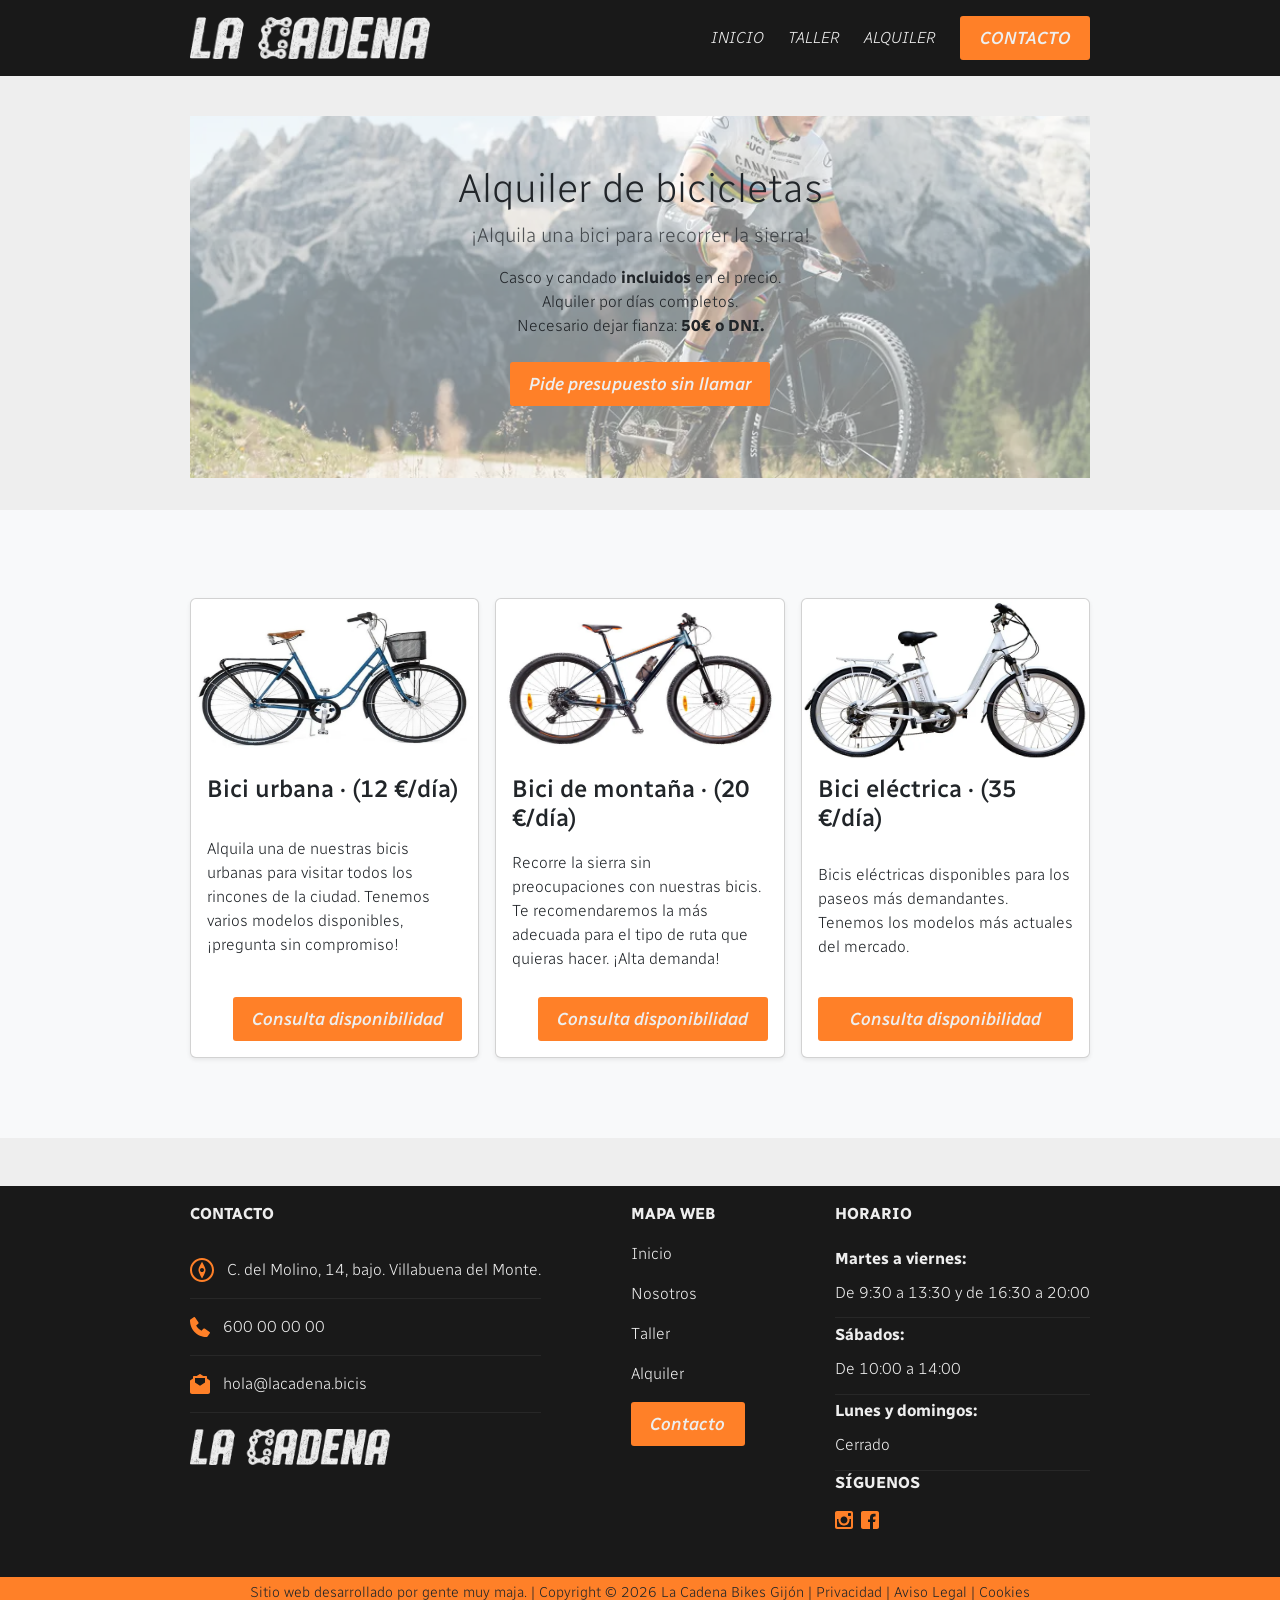
==== commit 366ebda7: "asdada" ====
--- a/alquiler.html
+++ b/alquiler.html
@@ -189,7 +189,7 @@
 									d="M29.34 9.23943L25.515 6.68752V4.49587C25.515 3.67025 24.84 2.99475 24.015 2.99475H19.965L15.84 0.247686C15.33 -0.0825619 14.685 -0.0825619 14.175 0.247686L10.05 2.99475H6C5.175 2.99475 4.5 3.67025 4.5 4.49587V6.68752L0.675 9.23943C0.255 9.52464 0 9.98999 0 10.4854V26.9977C0 28.649 1.35 30 3 30H27C28.65 30 30 28.649 30 26.9977V10.4854C30 9.98999 29.745 9.50963 29.325 9.23943H29.34ZM7.515 5.98199H22.515V12.677L15.015 17.6758L7.515 12.677V5.98199Z"
 								/>
 							</svg>
-							<p>hola@lacadena.bicis</p>
+                        <a href="mailto:hola@lacadena.bicis">hola@lacadena.bicis</a>
 						</div>
 						<img
 							src="index-imgs/header-logo.png"
--- a/css/alquiler.css
+++ b/css/alquiler.css
@@ -35,7 +35,7 @@
 
 .card:hover {
     transform: scale(1.05);
-    transition: 0.3s;
+    transition: 0.3s ease-in-out;
 }
 
 .foto-bici {
@@ -58,4 +58,4 @@
     transform: scale(1.05);
     transition: 0.3s;
     background-color: var(--gris-medio);
-}+}
--- a/css/index.css
+++ b/css/index.css
@@ -18,14 +18,17 @@
 }
 
 .container {
-    max-width: 900px;
-    margin-left: auto;
-    margin-right: auto;
-    margin-top: 2.5em;
-    margin-bottom: 2em;
-}
-
-@media screen and (max-width:800px) {
+	width: auto;          /* anula el width: 100% de Bootstrap */
+	max-width: 900px;
+	padding-left: 0;      /* anula el padding de Bootstrap */
+	padding-right: 0;
+	margin-left: auto;
+	margin-right: auto;
+	margin-top: 2.5em;
+	margin-bottom: 2em;
+}
+
+@media screen and (max-width:900px) {
     #textosNav {
         flex-direction: column;
     }
@@ -37,7 +40,7 @@
     }
 
     .container {
-        margin: 0 3em;
+        margin: 0 1.5em;
     }
 
     #quienesSomos {
@@ -53,6 +56,8 @@
 
     #imagenesMenu {
         flex-direction: column;
+        justify-content: center;
+        align-items: center;
     }
 
     #imagenAlquiler {
@@ -60,7 +65,14 @@
         width: 250px;
         height: 166.8px;
     }
-}
+
+    #imagenFooter {
+	max-width: 100%;
+	height: auto;
+}
+    }
+
+
 
 /*ESTILOS HEADER*/
 
@@ -110,6 +122,11 @@
 
 .btnContacto:hover {
     cursor: pointer;
+    border: 1px solid var(--color-principal);
+    background-color: transparent;
+}
+a:hover {
+    color: var(--color-principal);
 }
 
 #imagenHeader {
@@ -127,10 +144,11 @@
 
 /*ESTILOS BODY*/
 
-h2 {
-    color: var(--color-principal);
-    text-transform: uppercase;
-    margin: 0.5em 0;
+.tituloH2  {
+    font-size: 1.5em;
+    color: var(--color-principal) !important;
+    text-transform: uppercase !important;
+    margin: 0.5em 0 !important;
 }
 
 #quienesSomos {
@@ -139,6 +157,10 @@
     gap: 1em;
     align-items: center;
     margin-bottom: 2em;
+}
+
+#quienesSomos img {
+    border-radius: 3px;
 }
 
 #textoQuienesSomos {
@@ -165,6 +187,7 @@
     height: 100%;
     object-fit: cover;
     transition: opacity 0.3s ease-in-out;
+    border-radius: 3px;
 }
 
 #imagenTaller:hover .imagenNormal {
@@ -182,6 +205,7 @@
     margin-top: 3em;
     background-color: var(--gris-oscuro);
     color: var(--gris-claro);
+    overflow: hidden;
 }
 
 #footerIndex {
@@ -264,5 +288,5 @@
 
 #imagenFooter {
     display: block;
-    justify-self: end;
-}+    margin-left: auto;
+}
--- a/css/alquiler.css
+++ b/css/alquiler.css
@@ -35,7 +35,7 @@
 
 .card:hover {
     transform: scale(1.05);
-    transition: 0.3s;
+    transition: 0.3s ease-in-out;
 }
 
 .foto-bici {
@@ -58,4 +58,4 @@
     transform: scale(1.05);
     transition: 0.3s;
     background-color: var(--gris-medio);
-}+}
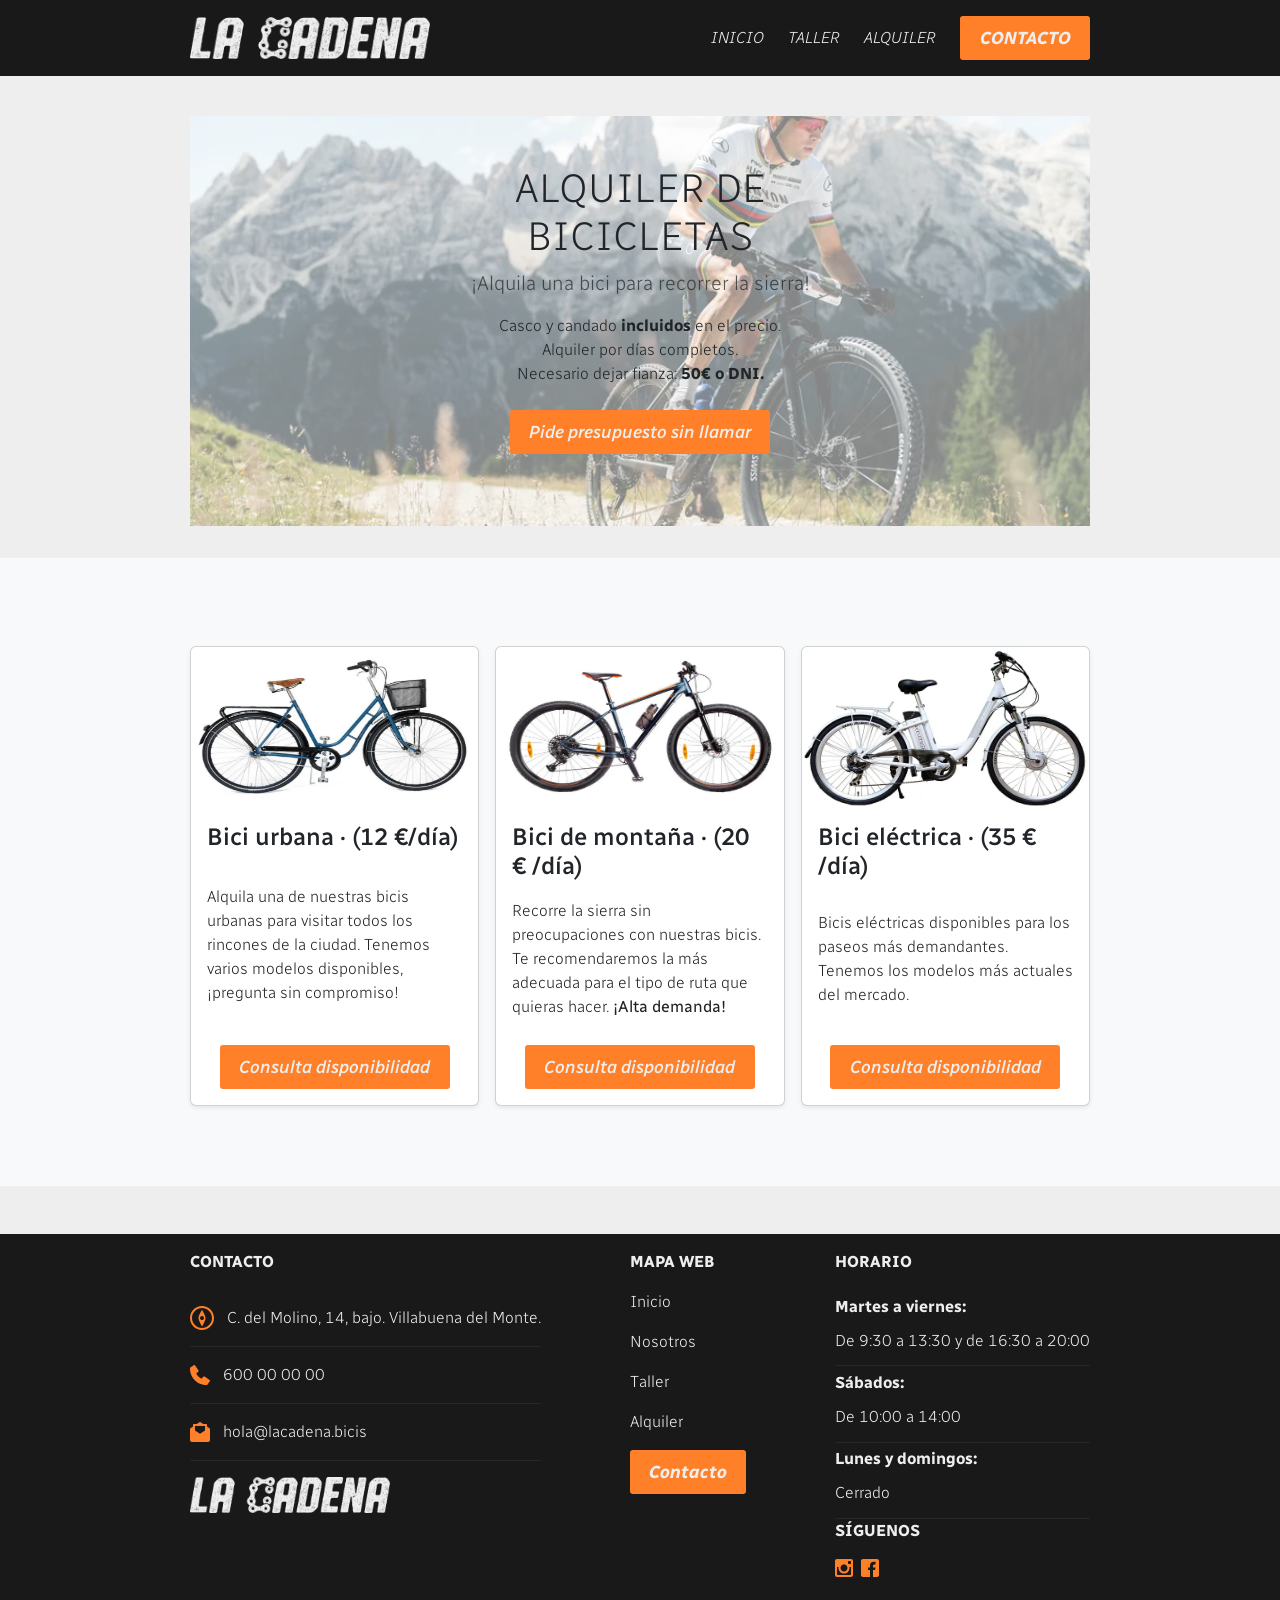
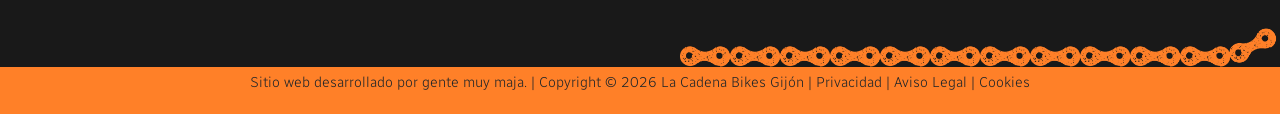
==== commit ddd11ba9: "Add files via upload" ====
--- a/alquiler.html
+++ b/alquiler.html
@@ -21,7 +21,6 @@
 
 	<body>
 		<header>
-			<div id="zonaContacto"></div>
 			<nav id="navegador">
 				<div id="textosNav">
 					<div id="logoHeader">
@@ -35,7 +34,9 @@
 						<a href="index.html">INICIO</a>
 						<a href="taller.html">TALLER</a>
 						<a href="alquiler.html">ALQUILER</a>
-						<button class="btnContacto">CONTACTO</button>
+						<button class="btnContacto">
+							<a href="contacto.html">CONTACTO</a>
+						</button>
 					</div>
 				</div>
 			</nav>
@@ -44,7 +45,7 @@
 		<section class="py-4 text-center container">
 			<div class="row py-lg-4">
 				<div class="col-lg-6 col-md-8 mx-auto">
-					<h1 class="fw-light">Alquiler de bicicletas</h1>
+					<h1 class="fw-light">ALQUILER DE BICICLETAS</h1>
 					<p class="lead text-muted">
 						¡Alquila una bici para recorrer la sierra!
 					</p>
@@ -84,7 +85,7 @@
 									rincones de la ciudad. Tenemos varios modelos disponibles,
 									¡pregunta sin compromiso!
 								</p>
-								<div class="d-flex justify-content-end align-items-right">
+								<div class="d-flex justify-content-center">
 									<button type="button" class="btn btn-primary">
 										<a href="contacto.html">Consulta disponibilidad</a>
 									</button>
@@ -101,13 +102,13 @@
 							/>
 
 							<div class="card-body d-flex flex-column justify-content-between">
-								<h4>Bici de montaña · (20 €/día)</h4>
+								<h4>Bici de montaña · (20 € /día)</h4>
 								<p class="card-text">
 									Recorre la sierra sin preocupaciones con nuestras bicis. Te
 									recomendaremos la más adecuada para el tipo de ruta que
-									quieras hacer. ¡Alta demanda!
+									quieras hacer.<strong> ¡Alta demanda!</strong>
 								</p>
-								<div class="d-flex justify-content-end align-items-center">
+								<div class="d-flex justify-content-center">
 									<div class="btn-group">
 										<button type="button" class="btn btn-primary">
 											<a href="contacto.html">Consulta disponibilidad</a>
@@ -126,15 +127,17 @@
 							/>
 
 							<div class="card-body d-flex flex-column justify-content-between">
-								<h4>Bici eléctrica · (35 €/día)</h4>
+								<h4>Bici eléctrica · (35 € /día)</h4>
 								<p class="card-text">
 									Bicis eléctricas disponibles para los paseos más demandantes.
 									Tenemos los modelos más actuales del mercado.
 								</p>
-								<div class="btn-group">
-									<button type="button" class="btn btn-primary">
-										<a href="contacto.html">Consulta disponibilidad</a>
-									</button>
+								<div class="d-flex justify-content-center">
+									<div class="btn-group">
+										<button type="button" class="btn btn-primary">
+											<a href="contacto.html">Consulta disponibilidad</a>
+										</button>
+									</div>
 								</div>
 							</div>
 						</div>
@@ -145,120 +148,77 @@
         </div>
     </div>
     <footer>
-			<div id="fondoFoot">
-				<div id="footerIndex">
-					<div id="contactoFoot">
-						<p class="tituloFoot">CONTACTO</p>
-						<div class="datosContacto">
-							<svg
-								width="24"
-								height="24"
-								viewBox="0 0 34 34"
-								fill="none"
-								xmlns="http://www.w3.org/2000/svg"
-							>
-								<path
-									d="M17 34C7.62592 34 0 26.3734 0 17C0 7.62662 7.62592 0 17 0C26.3741 0 34 7.62592 34 17C34 26.3741 26.3734 34 17 34ZM17 2.83333C9.1885 2.83333 2.83333 9.1885 2.83333 17C2.83333 24.8115 9.1885 31.1667 17 31.1667C24.8115 31.1667 31.1667 24.8115 31.1667 17C31.1667 9.1885 24.8115 2.83333 17 2.83333ZM17.0319 5.13542C17.0319 5.13542 12.0417 13.6857 12.0417 16.2917V17.7083C12.0417 20.3136 17.0468 29.0417 17.0468 29.0417C17.0468 29.0417 21.9583 20.4949 21.9583 17.8897V16.2874C21.9583 13.6815 17.0319 5.13542 17.0319 5.13542ZM17 19.8333C16.2486 19.8333 15.5279 19.5348 14.9965 19.0035C14.4652 18.4721 14.1667 17.7514 14.1667 17C14.1667 16.2486 14.4652 15.5279 14.9965 14.9965C15.5279 14.4652 16.2486 14.1667 17 14.1667C17.7514 14.1667 18.4721 14.4652 19.0035 14.9965C19.5348 15.5279 19.8333 16.2486 19.8333 17C19.8333 17.7514 19.5348 18.4721 19.0035 19.0035C18.4721 19.5348 17.7514 19.8333 17 19.8333Z"
-								/>
-							</svg>
-							<p>C. del Molino, 14, bajo. Villabuena del Monte.</p>
-						</div>
-						<div class="datosContacto">
-							<svg
-								width="20"
-								height="20"
-								viewBox="0 0 30 30"
-								fill="none"
-								xmlns="http://www.w3.org/2000/svg"
-							>
-								<path
-									d="M24.6079 30H25.1625C25.6272 29.985 26.0618 29.7451 26.3317 29.3553L29.7343 24.4524C29.9591 24.1225 30.049 23.7177 29.9741 23.3129C29.9373 23.1155 29.8614 22.9276 29.7506 22.7602C29.6399 22.5928 29.4967 22.4493 29.3295 22.3383L21.9697 17.4354C21.3552 17.0306 20.5308 17.1205 20.0361 17.6603L17.2181 20.704C16.0789 20.0293 14.1752 18.8148 12.6763 17.3155C11.1774 15.8161 9.96321 13.9119 9.28868 12.7874L12.3315 9.96861C12.8712 9.47382 12.9761 8.64918 12.5564 8.03444L7.65484 0.672606C7.43 0.342748 7.08524 0.102851 6.69551 0.0278829C6.2908 -0.0470849 5.88609 0.027883 5.55632 0.26778L0.654777 3.65632C0.265052 3.92621 0.025221 4.36102 0.0102316 4.82582C-0.0347367 5.89036 -0.229599 15.3813 7.19017 22.7881C13.8754 29.4752 22.2395 29.985 24.6079 29.985V30Z"
-								/>
-							</svg>
-							<p>600 00 00 00</p>
-						</div>
-						<div class="datosContacto">
-							<svg
-								width="20"
-								height="20"
-								viewBox="0 0 30 30"
-								fill="none"
-								xmlns="http://www.w3.org/2000/svg"
-							>
-								<path
-									d="M29.34 9.23943L25.515 6.68752V4.49587C25.515 3.67025 24.84 2.99475 24.015 2.99475H19.965L15.84 0.247686C15.33 -0.0825619 14.685 -0.0825619 14.175 0.247686L10.05 2.99475H6C5.175 2.99475 4.5 3.67025 4.5 4.49587V6.68752L0.675 9.23943C0.255 9.52464 0 9.98999 0 10.4854V26.9977C0 28.649 1.35 30 3 30H27C28.65 30 30 28.649 30 26.9977V10.4854C30 9.98999 29.745 9.50963 29.325 9.23943H29.34ZM7.515 5.98199H22.515V12.677L15.015 17.6758L7.515 12.677V5.98199Z"
-								/>
-							</svg>
+        <div id="fondoFoot">
+            <div id="footerIndex">
+                <div id="contactoFoot">
+                    <p class="tituloFoot">CONTACTO</p>
+                    <div class="datosContacto">
+                        <svg width="24" height="24" viewBox="0 0 34 34" fill="none" xmlns="http://www.w3.org/2000/svg">
+                            <path
+                                d="M17 34C7.62592 34 0 26.3734 0 17C0 7.62662 7.62592 0 17 0C26.3741 0 34 7.62592 34 17C34 26.3741 26.3734 34 17 34ZM17 2.83333C9.1885 2.83333 2.83333 9.1885 2.83333 17C2.83333 24.8115 9.1885 31.1667 17 31.1667C24.8115 31.1667 31.1667 24.8115 31.1667 17C31.1667 9.1885 24.8115 2.83333 17 2.83333ZM17.0319 5.13542C17.0319 5.13542 12.0417 13.6857 12.0417 16.2917V17.7083C12.0417 20.3136 17.0468 29.0417 17.0468 29.0417C17.0468 29.0417 21.9583 20.4949 21.9583 17.8897V16.2874C21.9583 13.6815 17.0319 5.13542 17.0319 5.13542ZM17 19.8333C16.2486 19.8333 15.5279 19.5348 14.9965 19.0035C14.4652 18.4721 14.1667 17.7514 14.1667 17C14.1667 16.2486 14.4652 15.5279 14.9965 14.9965C15.5279 14.4652 16.2486 14.1667 17 14.1667C17.7514 14.1667 18.4721 14.4652 19.0035 14.9965C19.5348 15.5279 19.8333 16.2486 19.8333 17C19.8333 17.7514 19.5348 18.4721 19.0035 19.0035C18.4721 19.5348 17.7514 19.8333 17 19.8333Z" />
+                        </svg>
+                        <p>C. del Molino, 14, bajo. Villabuena del Monte.</p>
+                    </div>
+                    <div class="datosContacto">
+                        <svg width="20" height="20" viewBox="0 0 30 30" fill="none" xmlns="http://www.w3.org/2000/svg">
+                            <path
+                                d="M24.6079 30H25.1625C25.6272 29.985 26.0618 29.7451 26.3317 29.3553L29.7343 24.4524C29.9591 24.1225 30.049 23.7177 29.9741 23.3129C29.9373 23.1155 29.8614 22.9276 29.7506 22.7602C29.6399 22.5928 29.4967 22.4493 29.3295 22.3383L21.9697 17.4354C21.3552 17.0306 20.5308 17.1205 20.0361 17.6603L17.2181 20.704C16.0789 20.0293 14.1752 18.8148 12.6763 17.3155C11.1774 15.8161 9.96321 13.9119 9.28868 12.7874L12.3315 9.96861C12.8712 9.47382 12.9761 8.64918 12.5564 8.03444L7.65484 0.672606C7.43 0.342748 7.08524 0.102851 6.69551 0.0278829C6.2908 -0.0470849 5.88609 0.027883 5.55632 0.26778L0.654777 3.65632C0.265052 3.92621 0.025221 4.36102 0.0102316 4.82582C-0.0347367 5.89036 -0.229599 15.3813 7.19017 22.7881C13.8754 29.4752 22.2395 29.985 24.6079 29.985V30Z" />
+                        </svg>
+                        <p>600 00 00 00</p>
+                    </div>
+                    <div class="datosContacto">
+                        <svg width="20" height="20" viewBox="0 0 30 30" fill="none" xmlns="http://www.w3.org/2000/svg">
+                            <path
+                                d="M29.34 9.23943L25.515 6.68752V4.49587C25.515 3.67025 24.84 2.99475 24.015 2.99475H19.965L15.84 0.247686C15.33 -0.0825619 14.685 -0.0825619 14.175 0.247686L10.05 2.99475H6C5.175 2.99475 4.5 3.67025 4.5 4.49587V6.68752L0.675 9.23943C0.255 9.52464 0 9.98999 0 10.4854V26.9977C0 28.649 1.35 30 3 30H27C28.65 30 30 28.649 30 26.9977V10.4854C30 9.98999 29.745 9.50963 29.325 9.23943H29.34ZM7.515 5.98199H22.515V12.677L15.015 17.6758L7.515 12.677V5.98199Z" />
+                        </svg>
                         <a href="mailto:hola@lacadena.bicis">hola@lacadena.bicis</a>
-						</div>
-						<img
-							src="index-imgs/header-logo.png"
-							alt="logotipo en blanco"
-							width="200px"
-						/>
-					</div>
-					<div id="mapaFoot">
-						<p class="tituloFoot">MAPA WEB</p>
-						<p class="textoMapa">Inicio</p>
-						<p class="textoMapa">Nosotros</p>
-						<p class="textoMapa">Taller</p>
-						<p class="textoMapa">Alquiler</p>
-						<button class="btnContacto">
-							<a href="contacto.html">Contacto</a>
-						</button>
-					</div>
-					<div id="siguenosFoot">
-						<p class="tituloFoot">HORARIO</p>
-						<div class="datosHorario">
-							<p class="dias">Martes a viernes:</p>
-							<p class="horas">De 9:30 a 13:30 y de 16:30 a 20:00</p>
-						</div>
-						<div class="datosHorario">
-							<p class="dias">Sábados:</p>
-							<p class="horas">De 10:00 a 14:00</p>
-						</div>
-						<div class="datosHorario">
-							<p class="dias">Lunes y domingos:</p>
-							<p class="horas">Cerrado</p>
-						</div>
-						<p class="tituloFoot">SÍGUENOS</p>
-						<div id="logosRRSS">
-							<svg
-								width="18"
-								height="18"
-								viewBox="0 0 18 18"
-								fill="none"
-								xmlns="http://www.w3.org/2000/svg"
-							>
-								<path
-									d="M16 0H2C0.9 0 0 0.9 0 2V16C0 17.101 0.9 18 2 18H16C17.1 18 18 17.101 18 16V2C18 0.9 17.1 0 16 0ZM8.984 14.523C10.4528 14.5225 11.8612 13.9387 12.8997 12.9C13.9382 11.8613 14.5217 10.4528 14.522 8.984C14.522 8.646 14.479 8.32 14.419 8H16V15.216C16 15.3069 15.9821 15.3968 15.9472 15.4807C15.9123 15.5647 15.8612 15.6409 15.7968 15.705C15.7325 15.7691 15.656 15.8198 15.572 15.8543C15.4879 15.8888 15.3979 15.9064 15.307 15.906H2.693C2.60214 15.9064 2.51209 15.8888 2.42803 15.8543C2.34397 15.8198 2.26755 15.7691 2.20316 15.705C2.13877 15.6409 2.08767 15.5647 2.05281 15.4807C2.01795 15.3968 2 15.3069 2 15.216V8H3.549C3.488 8.32 3.445 8.646 3.445 8.984C3.44527 10.453 4.02892 11.8617 5.06763 12.9004C6.10633 13.9391 7.51505 14.5227 8.984 14.523ZM5.523 8.984C5.523 8.5295 5.61252 8.07944 5.78645 7.65953C5.96038 7.23962 6.21532 6.85809 6.5367 6.5367C6.85809 6.21532 7.23962 5.96038 7.65953 5.78645C8.07944 5.61252 8.5295 5.523 8.984 5.523C9.43851 5.523 9.88856 5.61252 10.3085 5.78645C10.7284 5.96038 11.1099 6.21532 11.4313 6.5367C11.7527 6.85809 12.0076 7.23962 12.1815 7.65953C12.3555 8.07944 12.445 8.5295 12.445 8.984C12.445 9.90191 12.0804 10.7822 11.4313 11.4313C10.7822 12.0804 9.90191 12.445 8.984 12.445C8.06609 12.445 7.18577 12.0804 6.5367 11.4313C5.88764 10.7822 5.523 9.90191 5.523 8.984ZM15.307 5H13.692C13.5086 4.99947 13.3329 4.9264 13.2033 4.79673C13.0736 4.66707 13.0005 4.49137 13 4.308V2.691C13 2.309 13.31 2 13.691 2H15.306C15.69 2 16 2.309 16 2.691V4.307C16 4.688 15.69 5 15.307 5Z"
-								/>
-							</svg>
-							<svg
-								width="18"
-								height="18"
-								viewBox="0 0 18 18"
-								fill="none"
-								xmlns="http://www.w3.org/2000/svg"
-							>
-								<path
-									d="M16 0H2C0.9 0 0 0.9 0 2V16C0 17.101 0.9 18 2 18H9V11H7V8.525H9V6.475C9 4.311 10.212 2.791 12.766 2.791L14.569 2.793V5.398H13.372C12.378 5.398 12 6.144 12 6.836V8.526H14.568L14 11H12V18H16C17.1 18 18 17.101 18 16V2C18 0.9 17.1 0 16 0Z"
-								/>
-							</svg>
-						</div>
-					</div>
-				</div>
-			</div>
-			<div id="fondoCopy">
-				<div id="copy">
-					<p>
-						Sitio web desarrollado por gente muy maja. | Copyright © 2026 La
-						Cadena Bikes Gijón | Privacidad | Aviso Legal | Cookies
-					</p>
-				</div>
-			</div>
-		</footer>
-
+                    </div>
+                    <img src="index-imgs/header-logo.png" alt="logotipo en blanco" width="200px">
+                </div>
+                <div id="mapaFoot">
+                    <p class="tituloFoot">MAPA WEB</p>
+                    <p class="textoMapa"><a href="index.html">Inicio</a></p>
+                    <p class="textoMapa"><a href="index.html">Nosotros</a></p>
+                    <p class="textoMapa"><a href="taller.html">Taller</a></p>
+                    <p class="textoMapa"><a href="alquiler.html">Alquiler</a></p>
+                    <button class="btnContacto"><a href="contacto.html">Contacto</a></button>
+                </div>
+                <div id="siguenosFoot">
+                    <p class="tituloFoot">HORARIO</p>
+                    <div class="datosHorario">
+                        <p class="dias">Martes a viernes:</p>
+                        <p class="horas">De 9:30 a 13:30 y de 16:30 a 20:00</p>
+                    </div>
+                    <div class="datosHorario">
+                        <p class="dias">Sábados:</p>
+                        <p class="horas">De 10:00 a 14:00</p>
+                    </div>
+                    <div class="datosHorario">
+                        <p class="dias">Lunes y domingos:</p>
+                        <p class="horas">Cerrado</p>
+                    </div>
+                    <p class="tituloFoot">SÍGUENOS</p>
+                    <div id="logosRRSS">
+                        <svg width="18" height="18" viewBox="0 0 18 18" fill="none" xmlns="http://www.w3.org/2000/svg">
+                            <path
+                                d="M16 0H2C0.9 0 0 0.9 0 2V16C0 17.101 0.9 18 2 18H16C17.1 18 18 17.101 18 16V2C18 0.9 17.1 0 16 0ZM8.984 14.523C10.4528 14.5225 11.8612 13.9387 12.8997 12.9C13.9382 11.8613 14.5217 10.4528 14.522 8.984C14.522 8.646 14.479 8.32 14.419 8H16V15.216C16 15.3069 15.9821 15.3968 15.9472 15.4807C15.9123 15.5647 15.8612 15.6409 15.7968 15.705C15.7325 15.7691 15.656 15.8198 15.572 15.8543C15.4879 15.8888 15.3979 15.9064 15.307 15.906H2.693C2.60214 15.9064 2.51209 15.8888 2.42803 15.8543C2.34397 15.8198 2.26755 15.7691 2.20316 15.705C2.13877 15.6409 2.08767 15.5647 2.05281 15.4807C2.01795 15.3968 2 15.3069 2 15.216V8H3.549C3.488 8.32 3.445 8.646 3.445 8.984C3.44527 10.453 4.02892 11.8617 5.06763 12.9004C6.10633 13.9391 7.51505 14.5227 8.984 14.523ZM5.523 8.984C5.523 8.5295 5.61252 8.07944 5.78645 7.65953C5.96038 7.23962 6.21532 6.85809 6.5367 6.5367C6.85809 6.21532 7.23962 5.96038 7.65953 5.78645C8.07944 5.61252 8.5295 5.523 8.984 5.523C9.43851 5.523 9.88856 5.61252 10.3085 5.78645C10.7284 5.96038 11.1099 6.21532 11.4313 6.5367C11.7527 6.85809 12.0076 7.23962 12.1815 7.65953C12.3555 8.07944 12.445 8.5295 12.445 8.984C12.445 9.90191 12.0804 10.7822 11.4313 11.4313C10.7822 12.0804 9.90191 12.445 8.984 12.445C8.06609 12.445 7.18577 12.0804 6.5367 11.4313C5.88764 10.7822 5.523 9.90191 5.523 8.984ZM15.307 5H13.692C13.5086 4.99947 13.3329 4.9264 13.2033 4.79673C13.0736 4.66707 13.0005 4.49137 13 4.308V2.691C13 2.309 13.31 2 13.691 2H15.306C15.69 2 16 2.309 16 2.691V4.307C16 4.688 15.69 5 15.307 5Z" />
+                        </svg>
+                        <svg width="18" height="18" viewBox="0 0 18 18" fill="none" xmlns="http://www.w3.org/2000/svg">
+                            <path
+                                d="M16 0H2C0.9 0 0 0.9 0 2V16C0 17.101 0.9 18 2 18H9V11H7V8.525H9V6.475C9 4.311 10.212 2.791 12.766 2.791L14.569 2.793V5.398H13.372C12.378 5.398 12 6.144 12 6.836V8.526H14.568L14 11H12V18H16C17.1 18 18 17.101 18 16V2C18 0.9 17.1 0 16 0Z" />
+                        </svg>
+                    </div>
+                </div>
+            </div>
+            <img id="imagenFooter" src="index-imgs/cadena-footer.png" width="600px" alt="cadena naranja">
+        </div>
+        <div id="fondoCopy">
+            <div id="copy">
+                <p>Sitio web desarrollado por gente muy maja. | Copyright © 2026 La Cadena Bikes Gijón | Privacidad |
+                    Aviso Legal | Cookies</p>
+            </div>
+        </div>
+    </footer>
 </body>
 
 </html>
--- a/css/alquiler.css
+++ b/css/alquiler.css
@@ -56,6 +56,7 @@
 
 .btn:hover {
     transform: scale(1.05);
-    transition: 0.3s;
+    transition: 0.3s ease-in-out;
     background-color: var(--gris-medio);
+    border: none;
 }
--- a/css/index.css
+++ b/css/index.css
@@ -118,13 +118,16 @@
     color: var(--gris-claro);
     font-weight: 500;
     font-size: 1.1em;
+    font-weight: 700;
 }
 
 .btnContacto:hover {
     cursor: pointer;
     border: 1px solid var(--color-principal);
-    background-color: transparent;
-}
+    background-color: var(--gris-oscuro);
+
+}
+
 a:hover {
     color: var(--color-principal);
 }
--- a/css/alquiler.css
+++ b/css/alquiler.css
@@ -56,6 +56,7 @@
 
 .btn:hover {
     transform: scale(1.05);
-    transition: 0.3s;
+    transition: 0.3s ease-in-out;
     background-color: var(--gris-medio);
+    border: none;
 }
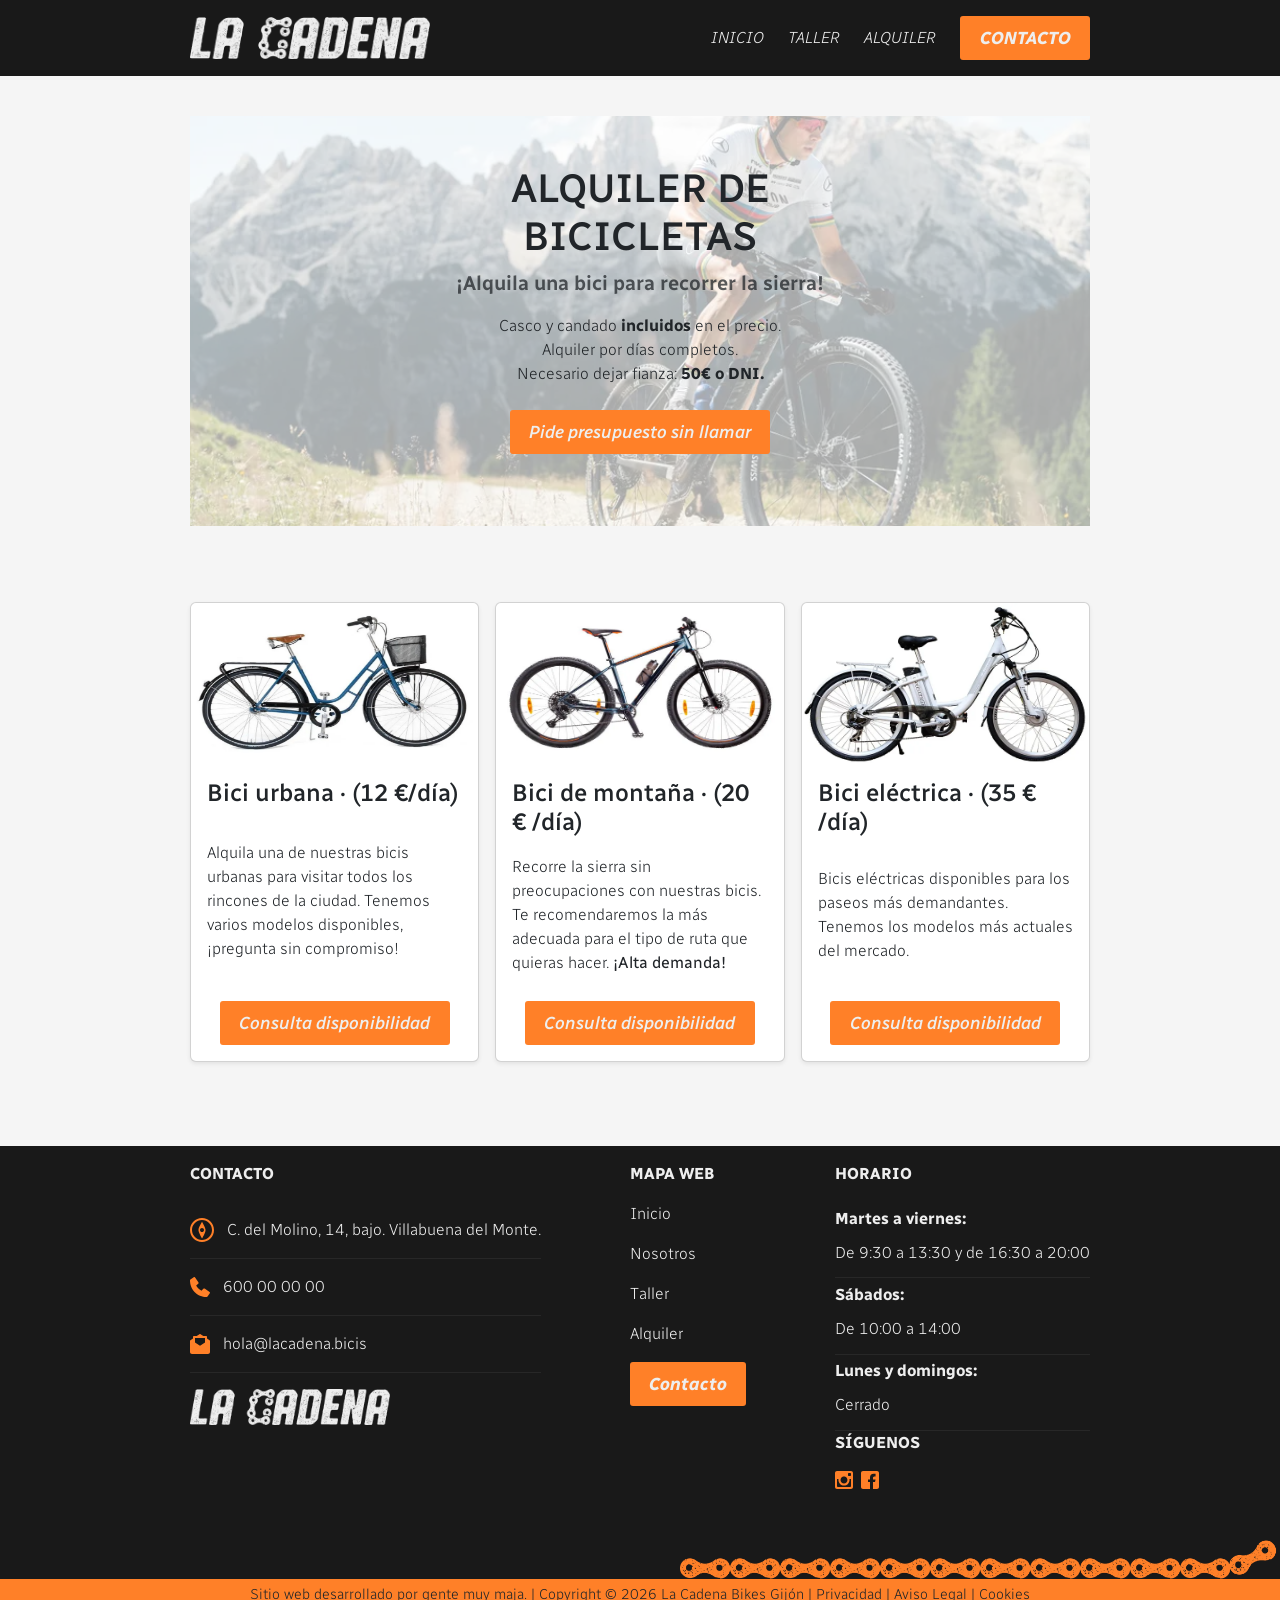
==== commit b2a23e5d: "WEB final!" ====
--- a/alquiler.html
+++ b/alquiler.html
@@ -17,6 +17,7 @@
 		/>
 		<link rel="stylesheet" href="css/index.css">
 		<link rel="stylesheet" href="css/alquiler.css">
+		<link rel="stylesheet" href="css/cookies.css">
 	</head>
 
 	<body>
@@ -45,8 +46,8 @@
 		<section class="py-4 text-center container">
 			<div class="row py-lg-4">
 				<div class="col-lg-6 col-md-8 mx-auto">
-					<h1 class="fw-light">ALQUILER DE BICICLETAS</h1>
-					<p class="lead text-muted">
+					<h1>ALQUILER DE BICICLETAS</h1>
+					<p class="lead text-muted" style="font-weight: 600;">
 						¡Alquila una bici para recorrer la sierra!
 					</p>
 					<ul class="list-unstyled">
@@ -67,7 +68,7 @@
 			</div>
 		</section>
 
-		<div class="album py-5 bg-light">
+		<div class="album py-1">
 			<div class="container">
 				<div class="row row-cols-1 row-cols-sm-2 row-cols-md-3 g-3">
 					<div class="col">
@@ -219,6 +220,7 @@
             </div>
         </div>
     </footer>
+	<script src="js/cookies.js"></script>
 </body>
 
 </html>
--- a/css/alquiler.css
+++ b/css/alquiler.css
@@ -5,7 +5,7 @@
     font-variation-settings:
         "wdth" 100;
     margin: 0;
-    background-color: var(--gris-claro);
+    background-color: var(--blanco-roto);
 }
 
 :root {
@@ -29,7 +29,7 @@
     background-image: url(../imagenes/montana.webp);
     background-size: cover;
     background-position: center;
-    background-color: rgba(255, 255, 255, 0.5);
+    background-color: rgba(255, 255, 255, 0.65);
     background-blend-mode: lighten;
 }
 
--- a/css/index.css
+++ b/css/index.css
@@ -18,9 +18,9 @@
 }
 
 .container {
-	width: auto;          /* anula el width: 100% de Bootstrap */
+	width: auto;
 	max-width: 900px;
-	padding-left: 0;      /* anula el padding de Bootstrap */
+	padding-left: 0;
 	padding-right: 0;
 	margin-left: auto;
 	margin-right: auto;
--- a/css/alquiler.css
+++ b/css/alquiler.css
@@ -5,7 +5,7 @@
     font-variation-settings:
         "wdth" 100;
     margin: 0;
-    background-color: var(--gris-claro);
+    background-color: var(--blanco-roto);
 }
 
 :root {
@@ -29,7 +29,7 @@
     background-image: url(../imagenes/montana.webp);
     background-size: cover;
     background-position: center;
-    background-color: rgba(255, 255, 255, 0.5);
+    background-color: rgba(255, 255, 255, 0.65);
     background-blend-mode: lighten;
 }
 
--- a/css/cookies.css
+++ b/css/cookies.css
@@ -0,0 +1,83 @@
+/* AVISO DE COOKIES */
+
+
+.cookies-fondo {
+    position: fixed;
+    inset: 0;
+    z-index: 9999;
+    display: flex;
+    align-items: center;
+    justify-content: center;
+    padding: 1em;
+    background-color: rgba(25, 25, 25, 0.75);
+    animation: cookiesAparecer 1.5s ease-in-out;
+}
+
+@keyframes cookiesAparecer {
+    from {
+        opacity: 0;
+    }
+    to {
+        opacity: 1;
+    }
+}
+
+.cookies-caja {
+    max-width: 450px;
+    padding: 2em;
+    background-color: var(--blanco-roto, rgb(245, 245, 245));
+    border-top: 5px solid var(--color-principal);
+    border-radius: 3px;
+    text-align: center;
+}
+
+.cookies-caja h2 {
+    margin: 0 0 0.5em 0;
+    font-size: 1.5em;
+    color: var(--color-principal);
+    text-transform: uppercase;
+}
+
+.cookies-caja p {
+    margin: 0 0 1.5em 0;
+    color: var(--gris-oscuro);
+}
+
+.cookies-botones {
+    display: flex;
+    justify-content: center;
+    flex-wrap: wrap;
+    gap: 1em;
+}
+
+.cookies-btn {
+    padding: 0.5em 1.1em;
+    border: 1px solid var(--color-principal);
+    border-radius: 3px;
+    font-family: inherit;
+    font-style: italic;
+    font-weight: 700;
+    font-size: 1.1em;
+    cursor: pointer;
+}
+
+.cookies-aceptar {
+    background-color: var(--color-principal);
+    color: var(--gris-claro);
+}
+
+.cookies-aceptar:hover {
+    background-color: var(--gris-medio);
+    border-color: var(--gris-medio);
+}
+
+.cookies-rechazar {
+    background-color: transparent;
+    color: var(--color-principal);
+}
+
+.cookies-rechazar:hover {
+    background-color: var(--gris-oscuro);
+    color: var(--gris-claro);
+    border: none;
+}
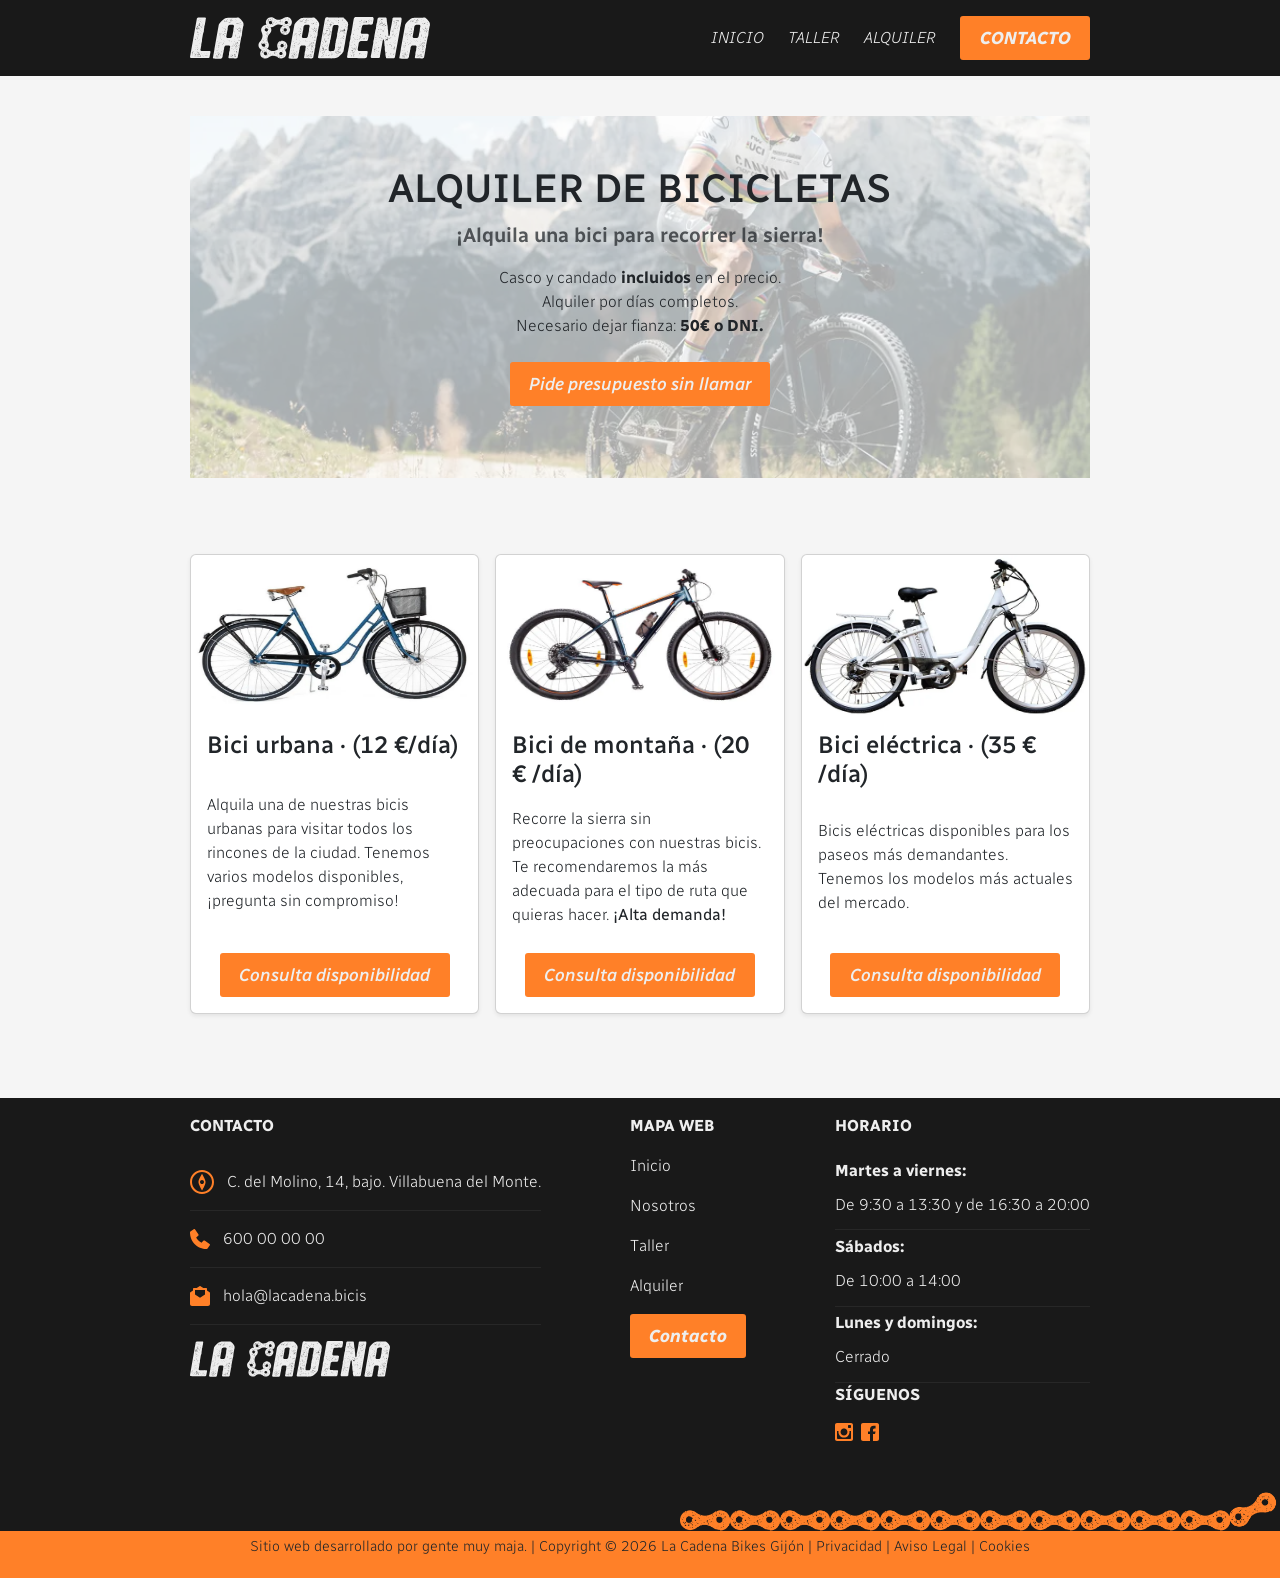
==== commit ccbcc058: "web final final" ====
--- a/alquiler.html
+++ b/alquiler.html
@@ -26,7 +26,7 @@
 				<div id="textosNav">
 					<div id="logoHeader">
 						<img
-							src="index-imgs/header-logo.png"
+							src="index-imgs/logo-la-cadena.svg"
 							alt="logotipo en blanco"
 							width="240px"
 						/>
@@ -45,7 +45,7 @@
 
 		<section class="py-4 text-center container">
 			<div class="row py-lg-4">
-				<div class="col-lg-6 col-md-8 mx-auto">
+				<div class="banner-text col-md-8 mx-auto">
 					<h1>ALQUILER DE BICICLETAS</h1>
 					<p class="lead text-muted" style="font-weight: 600;">
 						¡Alquila una bici para recorrer la sierra!
@@ -174,7 +174,7 @@
                         </svg>
                         <a href="mailto:hola@lacadena.bicis">hola@lacadena.bicis</a>
                     </div>
-                    <img src="index-imgs/header-logo.png" alt="logotipo en blanco" width="200px">
+                    <img src="index-imgs/logo-la-cadena.svg" alt="logotipo en blanco" width="200px">
                 </div>
                 <div id="mapaFoot">
                     <p class="tituloFoot">MAPA WEB</p>
--- a/css/alquiler.css
+++ b/css/alquiler.css
@@ -60,3 +60,12 @@
     background-color: var(--gris-medio);
     border: none;
 }
+
+@media screen and (max-width:900px) {
+.container {
+    margin-top: 2em;
+}
+.banner-text {
+    padding: 2em;
+}
+}
--- a/css/alquiler.css
+++ b/css/alquiler.css
@@ -60,3 +60,12 @@
     background-color: var(--gris-medio);
     border: none;
 }
+
+@media screen and (max-width:900px) {
+.container {
+    margin-top: 2em;
+}
+.banner-text {
+    padding: 2em;
+}
+}
